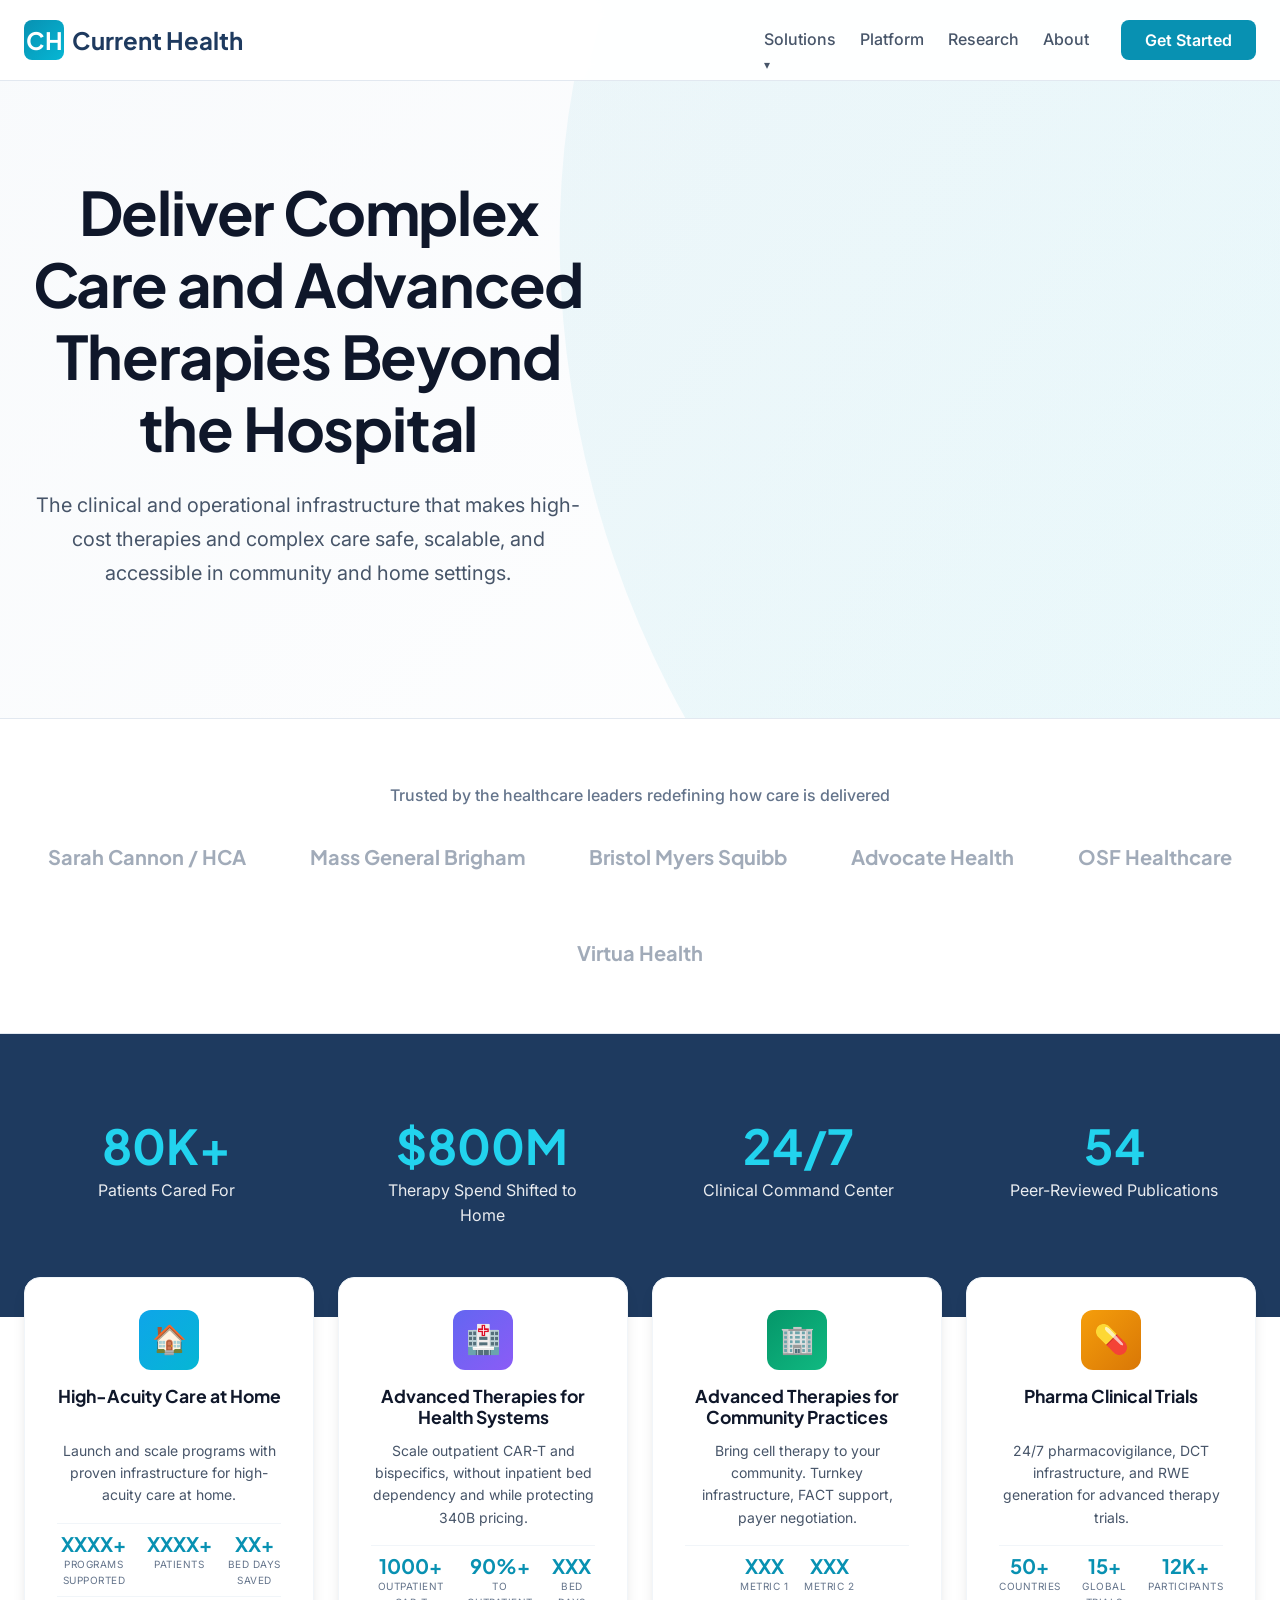
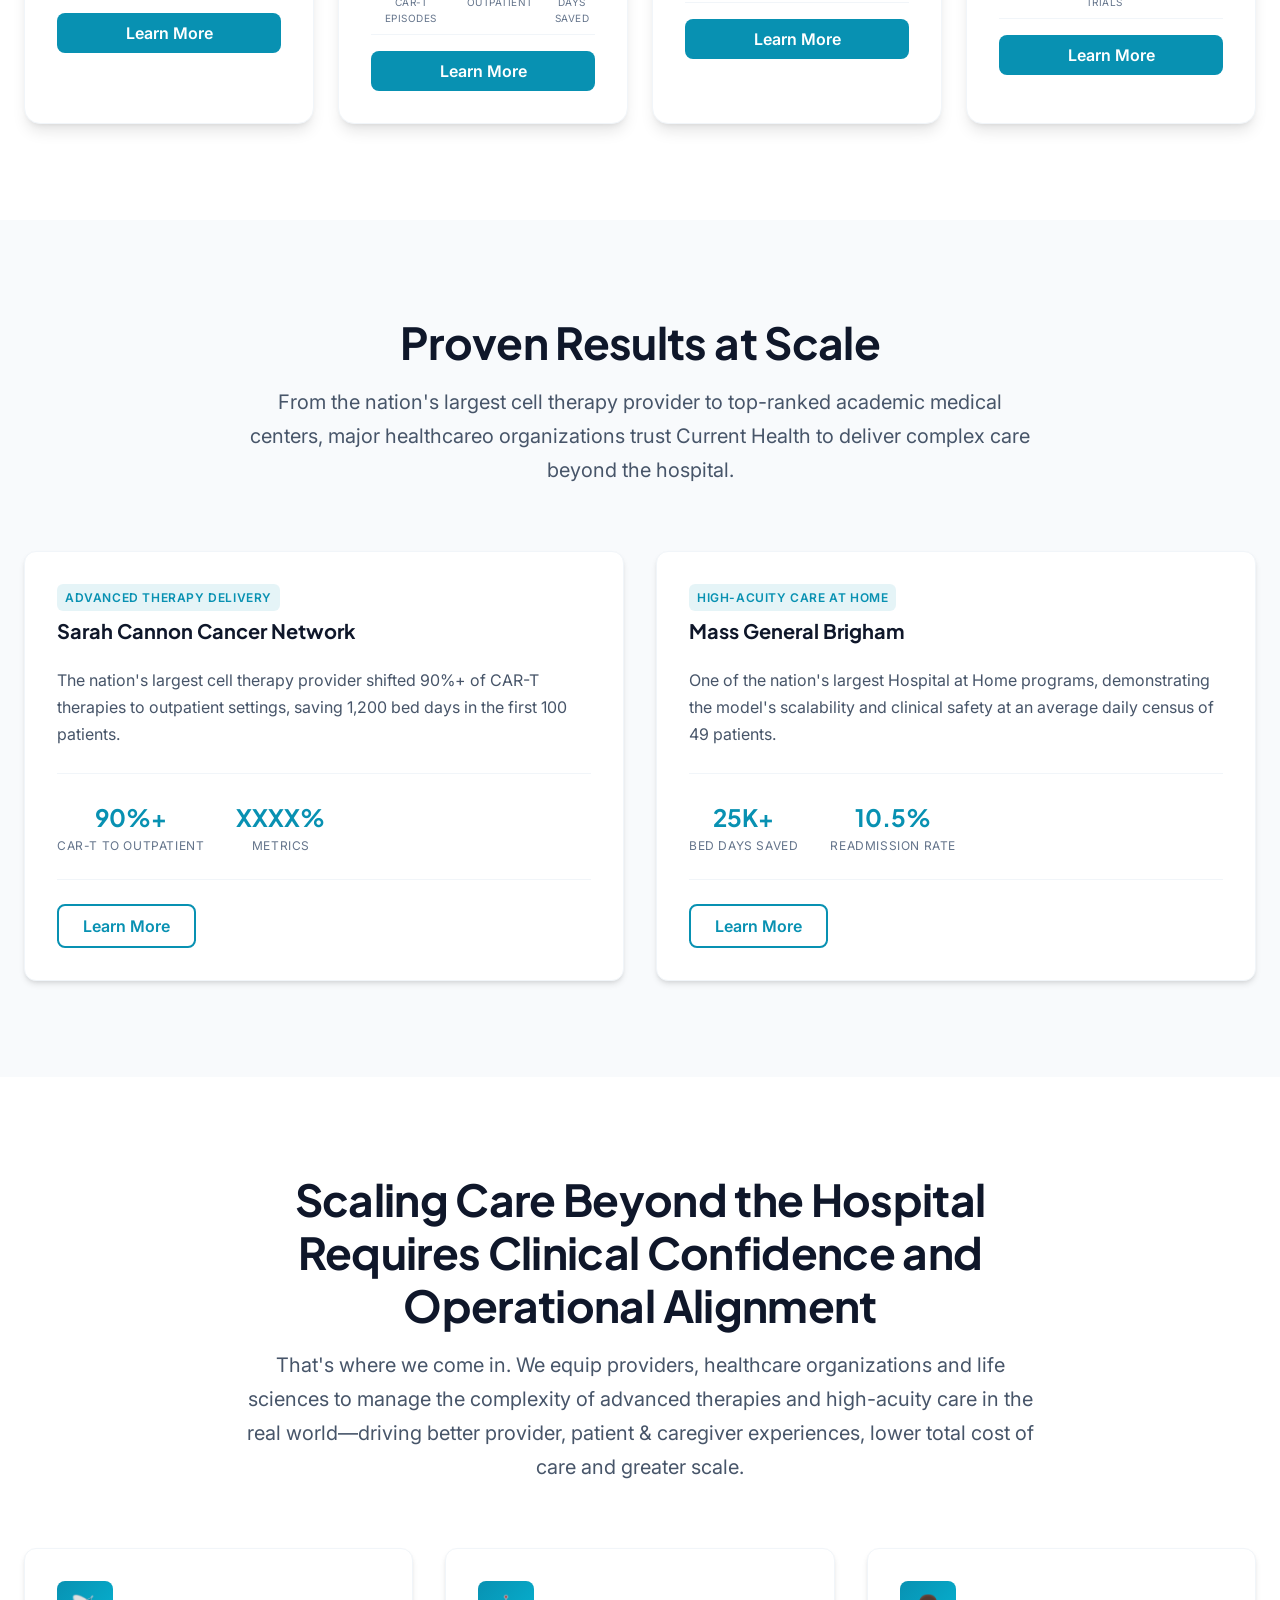
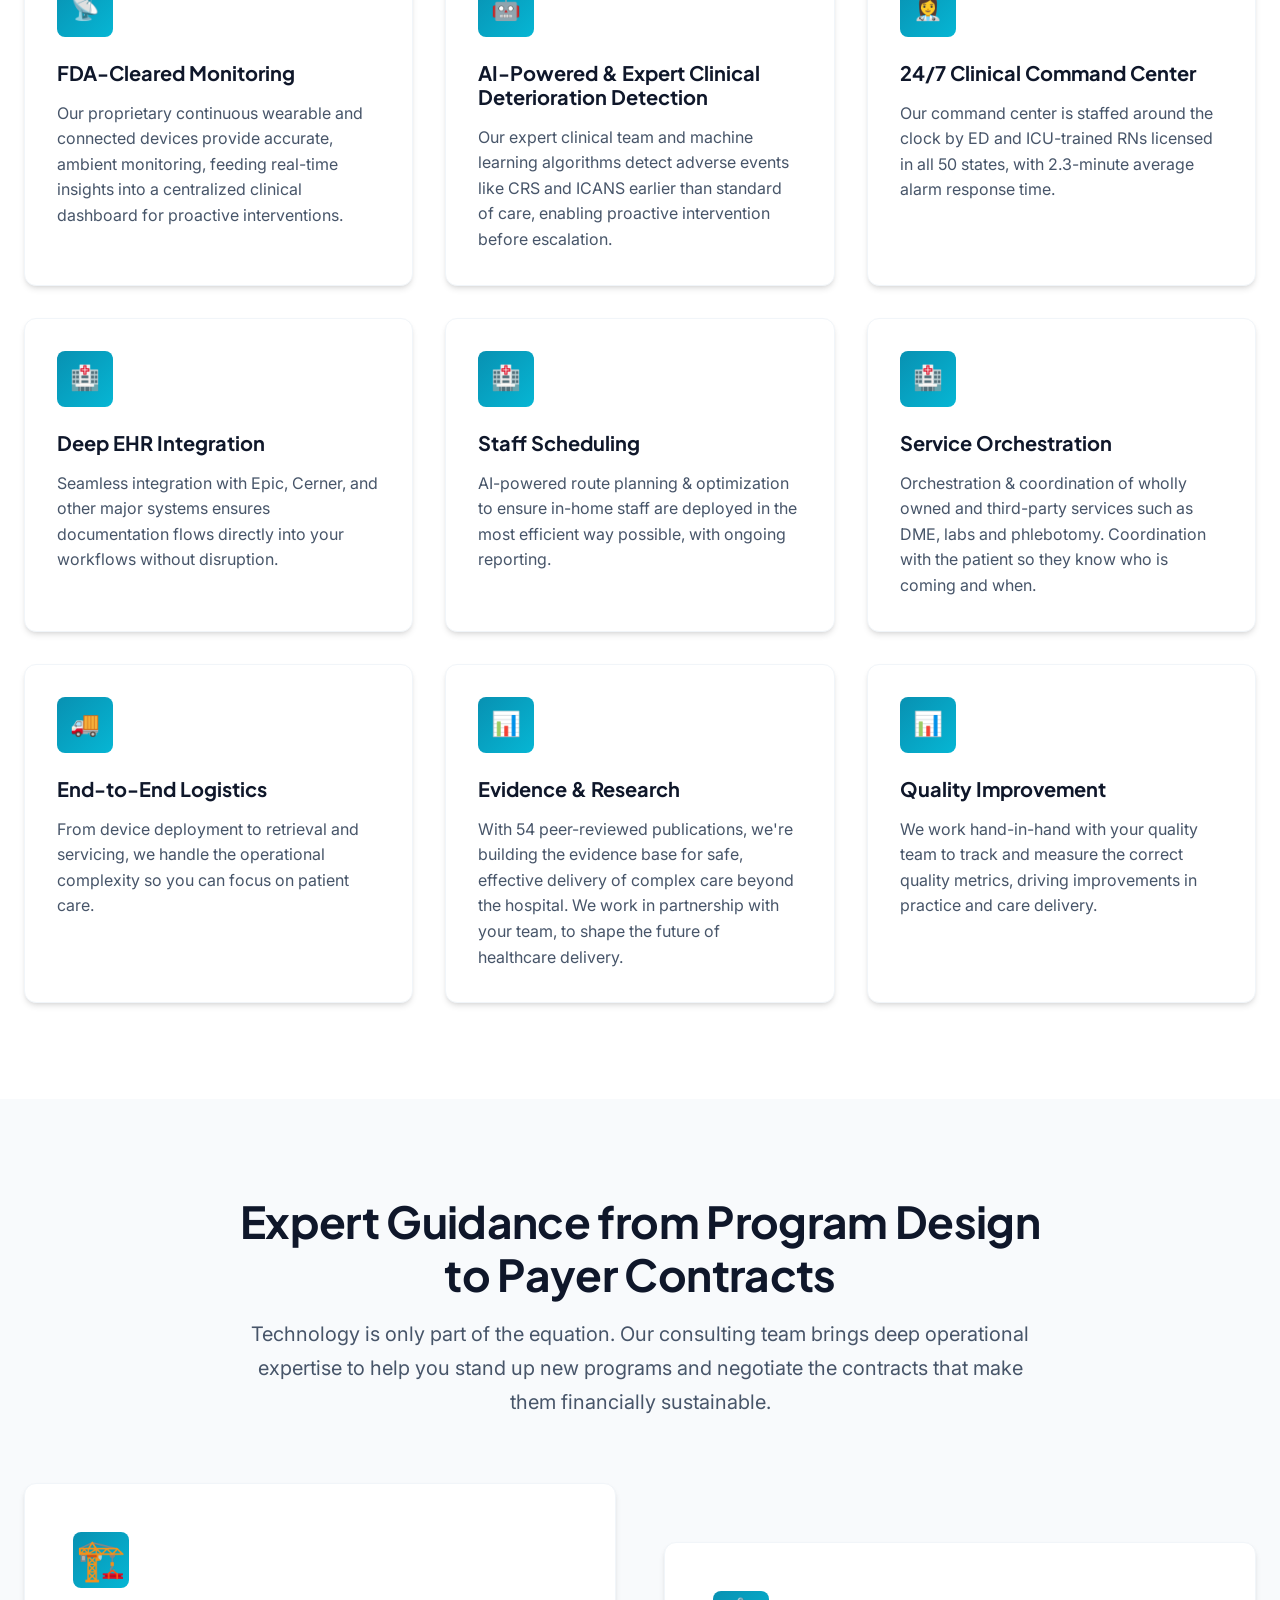
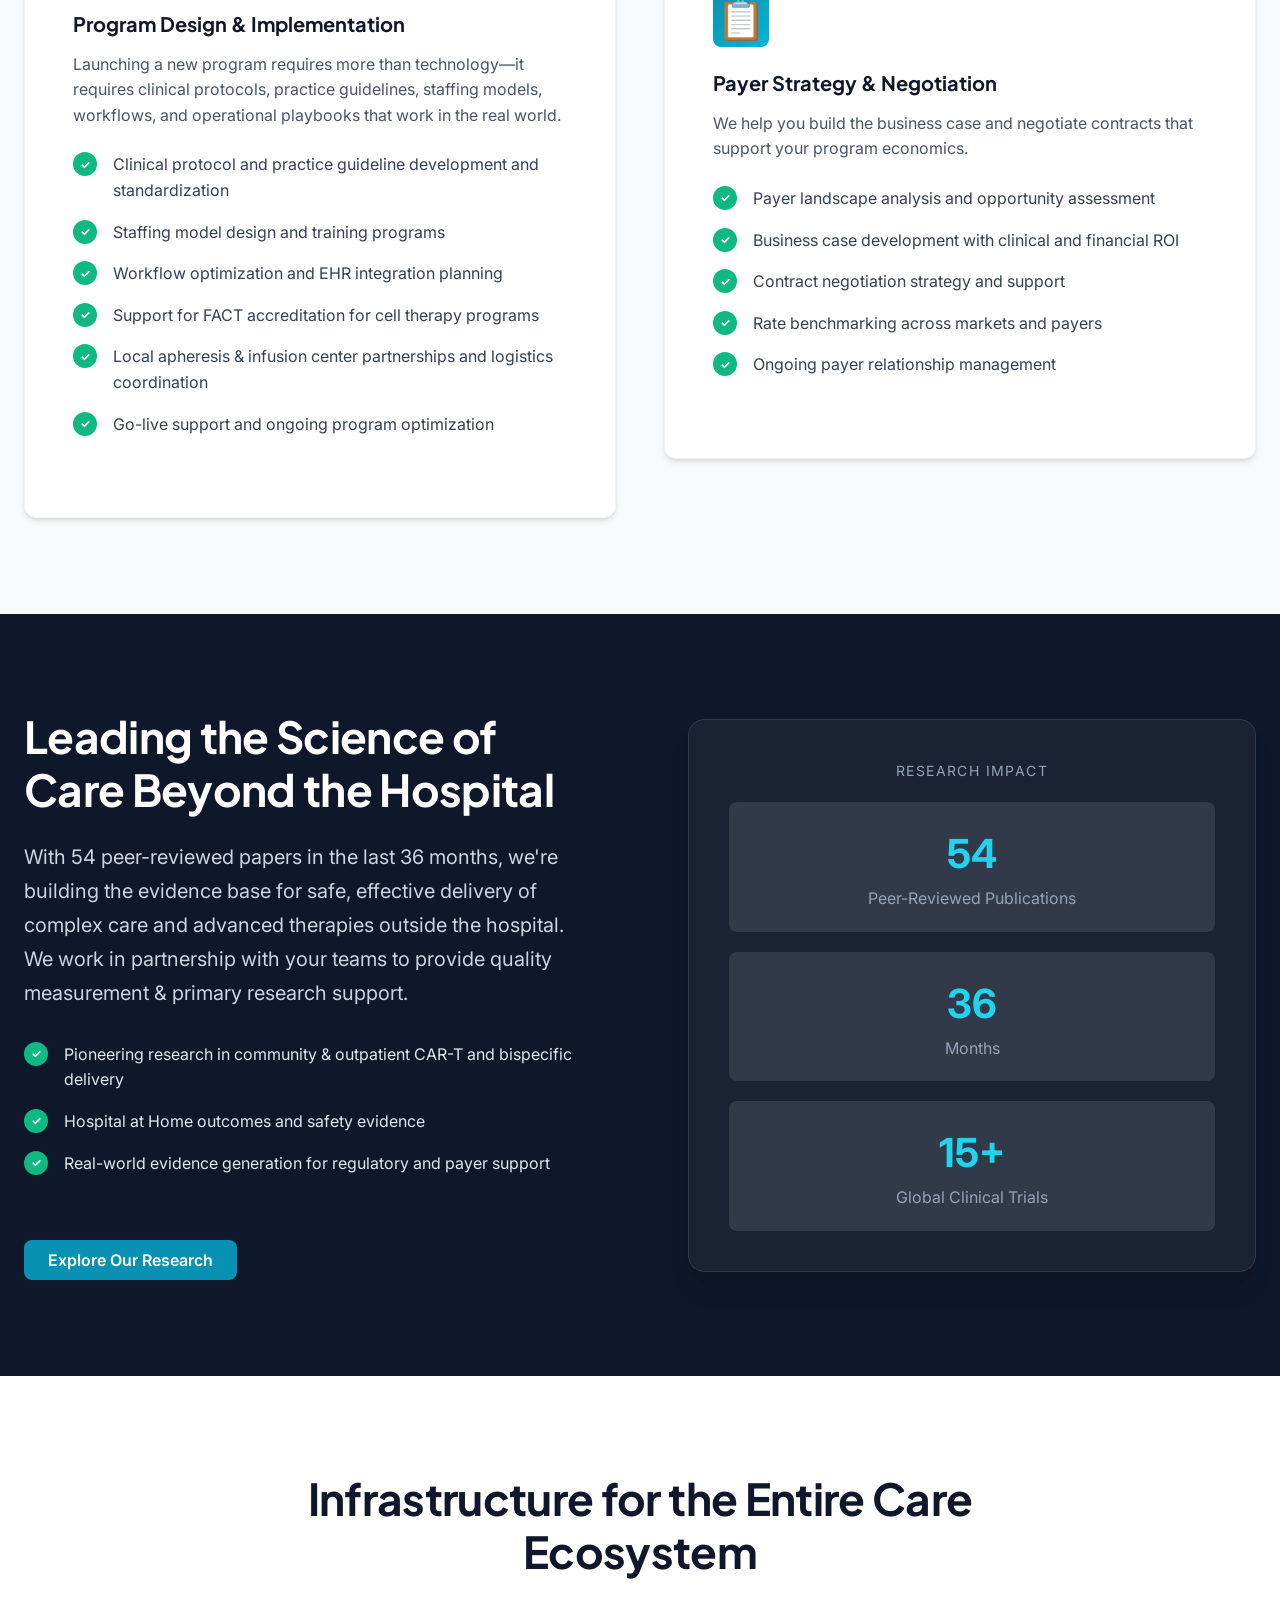
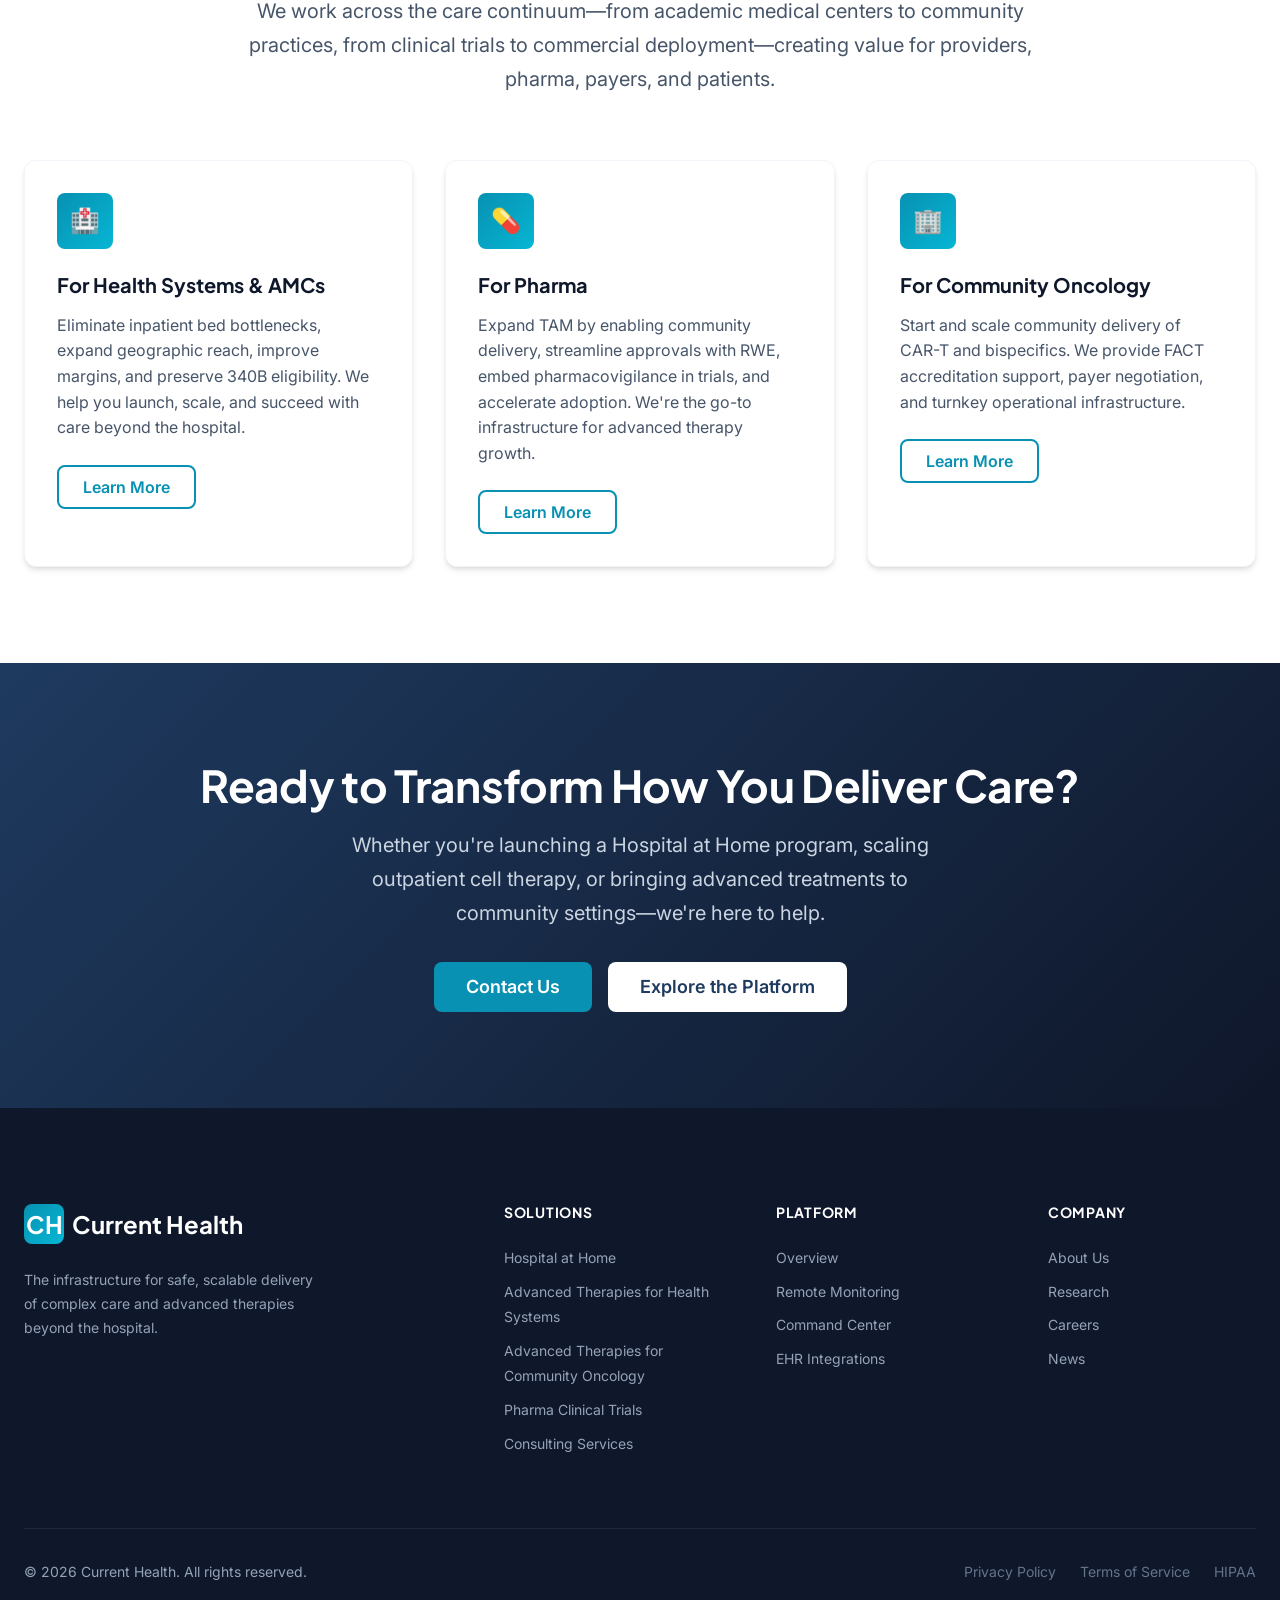
==== index.html @ 39d4055d "first commit" ====
<!DOCTYPE html>
<html lang="en">
<head>
  <meta charset="UTF-8">
  <meta name="viewport" content="width=device-width, initial-scale=1.0">
  <title>Current Health | Deliver Complex Care Beyond the Hospital</title>
  <meta name="description" content="Current Health provides the clinical and operational infrastructure for Hospital at Home and outpatient advanced therapy delivery. 1,000+ CAR-T episodes. 50K+ H@H cases. Trusted by the nation's leading health systems.">
  <link rel="preconnect" href="https://fonts.googleapis.com">
  <link rel="preconnect" href="https://fonts.gstatic.com" crossorigin>
  <link href="https://fonts.googleapis.com/css2?family=Inter:wght@400;500;600;700&family=Plus+Jakarta+Sans:wght@600;700;800&display=swap" rel="stylesheet">
  <link rel="stylesheet" href="css/styles.css">
</head>
<body>
  <!-- Header -->
  <header class="header">
    <div class="container">
      <div class="header-inner">
        <a href="index.html" class="logo">
          <div class="logo-icon">CH</div>
          <span>Current Health</span>
        </a>
        <nav class="nav">
          <ul class="nav-links">
            <li class="nav-dropdown">
              <a href="#" class="nav-link">Solutions</a>
              <ul class="dropdown-menu">
                <li><a href="hospital-at-home.html">High-Acuity Care at Home</a></li>
                <li><a href="advanced-therapies.html">Advanced Therapies for Health Systems</a></li>
                <li><a href="community-oncology.html">Advanced Therapies for Community Practices</a></li>
                <li><a href="pharma.html">Life Sciences</a></li>
              </ul>
            </li>
            <li><a href="platform.html" class="nav-link">Platform</a></li>
            <li><a href="research.html" class="nav-link">Research</a></li>
            <li><a href="about.html" class="nav-link">About</a></li>
          </ul>
          <a href="#contact" class="btn btn-primary">Get Started</a>
        </nav>
        <button class="mobile-menu-toggle" aria-label="Toggle menu">
          <svg width="24" height="24" viewBox="0 0 24 24" fill="none" stroke="currentColor" stroke-width="2">
            <line x1="3" y1="6" x2="21" y2="6"></line>
            <line x1="3" y1="12" x2="21" y2="12"></line>
            <line x1="3" y1="18" x2="21" y2="18"></line>
          </svg>
        </button>
      </div>
    </div>
  </header>

  <!-- Hero Section -->
  <section class="hero">
    <div class="container">
      <div class="hero-content hero-centered">
        <div class="hero-text" style="max-width: 900px; margin: 0 auto; text-align: center;">
          <h1>Deliver Complex Care and Advanced Therapies Beyond the Hospital</h1>
          <p class="lead">
            The clinical and operational infrastructure that makes high-cost therapies and complex care safe, scalable, and accessible in community and home settings.
          </p>
        </div>
      </div>
    </div>
  </section>


  <!-- Customer Logos -->
  <section class="logos-section">
    <div class="container">
      <p class="logos-header">Trusted by the healthcare leaders redefining how care is delivered</p>
      <div class="logos-grid">
        <span class="logo-item">Sarah Cannon / HCA</span>
        <span class="logo-item">Mass General Brigham</span>
        <span class="logo-item">Bristol Myers Squibb</span>
        <span class="logo-item">Advocate Health</span>
        <span class="logo-item">OSF Healthcare</span>
        <span class="logo-item">Virtua Health</span>
      </div>
    </div>
  </section>

    <!-- Stats Section -->
  <section class="stats">
    <div class="container">
      <div class="stats-grid">
        <div class="stat-item">
          <div class="stat-number">80K+</div>
          <div class="stat-label">Patients Cared For</div>
        </div>
        <div class="stat-item">
          <div class="stat-number">$800M</div>
          <div class="stat-label">Therapy Spend Shifted to Home</div>
        </div>
        <div class="stat-item">
          <div class="stat-number">24/7</div>
          <div class="stat-label">Clinical Command Center</div>
        </div>
        <div class="stat-item">
          <div class="stat-number">54</div>
          <div class="stat-label">Peer-Reviewed Publications</div>
        </div>
      </div>
    </div>
  </section>


  <!-- Four Solutions Section -->
  <section class="section" style="padding-top: 0; margin-top: -40px;">
    <div class="container">
      <div class="four-models-grid">
        <!-- Hospital at Home Card -->
        <div class="model-card model-card-compact">
          <div class="model-icon-small" style="background: linear-gradient(135deg, #0ea5e9, #06b6d4);">
            <span>🏠</span>
          </div>
          <h3>High-Acuity Care at Home</h3>
          <p class="model-description">
            Launch and scale programs with proven infrastructure for high-acuity care at home.
          </p>
          <div class="model-stats-compact">
            <div class="model-stat-compact">
              <span class="model-stat-number-sm">XXXX+</span>
              <span class="model-stat-label-sm">Programs Supported</span>
            </div>
            <div class="model-stat-compact">
              <span class="model-stat-number-sm">XXXX+</span>
              <span class="model-stat-label-sm">Patients</span>
            </div>
            <div class="model-stat-compact">
              <span class="model-stat-number-sm">XX+</span>
              <span class="model-stat-label-sm">Bed Days Saved</span>
            </div>
          </div>
          <a href="hospital-at-home.html" class="btn btn-primary" style="width: 100%;">Learn More</a>
        </div>

        <!-- Advanced Therapies for Health Systems Card -->
        <div class="model-card model-card-compact">
          <div class="model-icon-small" style="background: linear-gradient(135deg, #6366f1, #8b5cf6);">
            <span>🏥</span>
          </div>
          <h3>Advanced Therapies for Health Systems</h3>
          <p class="model-description">
            Scale outpatient CAR-T and bispecifics, without inpatient bed dependency and while protecting 340B pricing.
          </p>
          <div class="model-stats-compact">
            <div class="model-stat-compact">
              <span class="model-stat-number-sm">1000+</span>
              <span class="model-stat-label-sm">Outpatient CAR-T EPisodes</span>
            </div>
            <div class="model-stat-compact">
              <span class="model-stat-number-sm">90%+</span>
              <span class="model-stat-label-sm">To Outpatient</span>
            </div>
            <div class="model-stat-compact">
              <span class="model-stat-number-sm">XXX</span>
              <span class="model-stat-label-sm">Bed Days Saved</span>
            </div>
          </div>
          <a href="advanced-therapies.html" class="btn btn-primary" style="width: 100%;">Learn More</a>
        </div>

        <!-- Community Oncology Card -->
        <div class="model-card model-card-compact">
          <div class="model-icon-small" style="background: linear-gradient(135deg, #059669, #10b981);">
            <span>🏢</span>
          </div>
          <h3>Advanced Therapies for Community Practices</h3>
          <p class="model-description">
            Bring cell therapy to your community. Turnkey infrastructure, FACT support, payer negotiation.
          </p>
          <div class="model-stats-compact">
            <div class="model-stat-compact">
              <span class="model-stat-number-sm">XXX</span>
              <span class="model-stat-label-sm">METRIC 1</span>
            </div>
            <div class="model-stat-compact">
              <span class="model-stat-number-sm">XXX</span>
              <span class="model-stat-label-sm">METRIC 2</span>
            </div>
          </div>
          <a href="community-oncology.html" class="btn btn-primary" style="width: 100%;">Learn More</a>
        </div>

        <!-- Pharma Clinical Trials Card -->
        <div class="model-card model-card-compact">
          <div class="model-icon-small" style="background: linear-gradient(135deg, #f59e0b, #d97706);">
            <span>💊</span>
          </div>
          <h3>Pharma Clinical Trials</h3>
          <p class="model-description">
            24/7 pharmacovigilance, DCT infrastructure, and RWE generation for advanced therapy trials.
          </p>
          <div class="model-stats-compact">
            <div class="model-stat-compact">
              <span class="model-stat-number-sm">50+</span>
              <span class="model-stat-label-sm">Countries</span>
            </div>
            <div class="model-stat-compact">
              <span class="model-stat-number-sm">15+</span>
              <span class="model-stat-label-sm">Global Trials</span>
            </div>
            <div class="model-stat-compact">
              <span class="model-stat-number-sm">12K+</span>
              <span class="model-stat-label-sm">Participants</span>
            </div>
          </div>
          <a href="pharma.html" class="btn btn-primary" style="width: 100%;">Learn More</a>
        </div>
      </div>
    </div>
  </section>

  <!-- Case Studies Section -->
  <section class="section section-light">
    <div class="container">
      <div class="section-header">
        <h2>Proven Results at Scale</h2>
        <p class="lead">
          From the nation's largest cell therapy provider to top-ranked academic medical centers, major healthcareo organizations trust Current Health to deliver complex care beyond the hospital.
        </p>
      </div>
      <div class="case-studies-grid">
        <!-- Sarah Cannon Case Study -->
        <div class="case-study-card">
          <div class="case-study-header">
            <div class="case-study-label">Advanced Therapy Delivery</div>
            <h3>Sarah Cannon Cancer Network</h3>
          </div>
          <p>The nation's largest cell therapy provider shifted 90%+ of CAR-T therapies to outpatient settings, saving 1,200 bed days in the first 100 patients.</p>
          <div class="case-study-stats">
            <div class="case-study-stat">
              <div class="case-study-stat-number">90%+</div>
              <div class="case-study-stat-label">CAR-T to Outpatient</div>
            </div>
            <div class="case-study-stat">
              <div class="case-study-stat-number">XXXX%</div>
              <div class="case-study-stat-label">Metrics</div>
            </div>
          </div>
          <a href="advanced-therapies.html" class="btn btn-secondary">Learn More</a>
        </div>

        <!-- MGB Case Study -->
        <div class="case-study-card">
          <div class="case-study-header">
            <div class="case-study-label">High-Acuity Care at Home</div>
            <h3>Mass General Brigham</h3>
          </div>
          <p>One of the nation's largest Hospital at Home programs, demonstrating the model's scalability and clinical safety at an average daily census of 49 patients.</p>
          <div class="case-study-stats">
            <div class="case-study-stat">
              <div class="case-study-stat-number">25K+</div>
              <div class="case-study-stat-label">Bed Days Saved</div>
            </div>
            <div class="case-study-stat">
              <div class="case-study-stat-number">10.5%</div>
              <div class="case-study-stat-label">Readmission Rate</div>
            </div>
          </div>
          <a href="hospital-at-home.html" class="btn btn-secondary">Learn More</a>
        </div>
      </div>
    </div>
  </section>


  <!-- Why Current Health Section -->
  <section class="section">
    <div class="container">
      <div class="section-header">
        <h2>Scaling Care Beyond the Hospital Requires Clinical Confidence and Operational Alignment</h2>
        <p class="lead">
          That's where we come in. We equip providers, healthcare organizations and life sciences to manage the complexity of advanced therapies and high-acuity care in the real world—driving better provider, patient & caregiver experiences, lower total cost of care and greater scale.
        </p>
      </div>
      <div class="features-grid">
        <div class="feature-card">
          <div class="feature-icon">📡</div>
          <h3>FDA-Cleared Monitoring</h3>
          <p>Our proprietary continuous wearable and connected devices provide accurate, ambient monitoring, feeding real-time insights into a centralized clinical dashboard for proactive interventions.</p>
        </div>
        <div class="feature-card">
          <div class="feature-icon">🤖</div>
          <h3>AI-Powered & Expert Clinical Deterioration Detection</h3>
          <p>Our expert clinical team and machine learning algorithms detect adverse events like CRS and ICANS earlier than standard of care, enabling proactive intervention before escalation.</p>
        </div>
        <div class="feature-card">
          <div class="feature-icon">👩‍⚕️</div>
          <h3>24/7 Clinical Command Center</h3>
          <p>Our command center is staffed around the clock by ED and ICU-trained RNs licensed in all 50 states, with 2.3-minute average alarm response time.</p>
        </div>
        <div class="feature-card">
          <div class="feature-icon">🏥</div>
          <h3>Deep EHR Integration</h3>
          <p>Seamless integration with Epic, Cerner, and other major systems ensures documentation flows directly into your workflows without disruption.</p>
        </div>
        <div class="feature-card">
          <div class="feature-icon">🏥</div>
          <h3>Staff Scheduling</h3>
          <p>AI-powered route planning & optimization to ensure in-home staff are deployed in the most efficient way possible, with ongoing reporting.</p>
        </div>
        <div class="feature-card">
          <div class="feature-icon">🏥</div>
          <h3>Service Orchestration</h3>
          <p>Orchestration & coordination of wholly owned and third-party services such as DME, labs and phlebotomy. Coordination with the patient so they know who is coming and when.</p>
        </div>
        <div class="feature-card">
          <div class="feature-icon">🚚</div>
          <h3>End-to-End Logistics</h3>
          <p>From device deployment to retrieval and servicing, we handle the operational complexity so you can focus on patient care.</p>
        </div>
        <div class="feature-card">
          <div class="feature-icon">📊</div>
          <h3>Evidence & Research</h3>
          <p>With 54 peer-reviewed publications, we're building the evidence base for safe, effective delivery of complex care beyond the hospital. We work in partnership with your team, to shape the future of healthcare delivery.</p>
        </div>
        <div class="feature-card">
          <div class="feature-icon">📊</div>
          <h3>Quality Improvement</h3>
          <p>We work hand-in-hand with your quality team to track and measure the correct quality metrics, driving improvements in practice and care delivery.</p>
        </div>
      </div>
    </div>
  </section>

   <!-- Professional Services Section -->
  <section class="section section-light" id="services">
    <div class="container">
      <div class="section-header">
        <h2>Expert Guidance from Program Design to Payer Contracts</h2>
        <p class="lead">
          Technology is only part of the equation. Our consulting team brings deep operational expertise to help you stand up new programs and negotiate the contracts that make them financially sustainable.
        </p>
      </div>
      <div class="two-col" style="gap: var(--spacing-2xl);">
        <div class="feature-card" style="padding: var(--spacing-2xl);">
          <div class="feature-icon" style="font-size: 2.5rem;">🏗️</div>
          <h3>Program Design & Implementation</h3>
          <p style="margin-bottom: var(--spacing-lg);">
            Launching a new program requires more than technology—it requires clinical protocols, practice guidelines, staffing models, workflows, and operational playbooks that work in the real world.
          </p>
          <ul class="check-list">
            <li>Clinical protocol and practice guideline development and standardization</li>
            <li>Staffing model design and training programs</li>
            <li>Workflow optimization and EHR integration planning</li>
            <li>Support for FACT accreditation for cell therapy programs</li>
            <li>Local apheresis & infusion center partnerships and logistics coordination</li>
            <li>Go-live support and ongoing program optimization</li>
          </ul>
        </div>
        <div class="feature-card" style="padding: var(--spacing-2xl);">
          <div class="feature-icon" style="font-size: 2.5rem;">📋</div>
          <h3>Payer Strategy & Negotiation</h3>
          <p style="margin-bottom: var(--spacing-lg);">
            We help you build the business case and negotiate contracts that support your program economics.
          </p>
          <ul class="check-list">
            <li>Payer landscape analysis and opportunity assessment</li>
            <li>Business case development with clinical and financial ROI</li>
            <li>Contract negotiation strategy and support</li>
            <li>Rate benchmarking across markets and payers</li>
            <li>Ongoing payer relationship management</li>
          </ul>
        </div>
      </div>
    </div>
  </section>

    <!-- Research Section -->
  <section class="section section-dark">
    <div class="container">
      <div class="two-col">
        <div class="two-col-content">
          <h2>Leading the Science of Care Beyond the Hospital</h2>
          <p class="lead" style="color: var(--gray-300);">
            With 54 peer-reviewed papers in the last 36 months, we're building the evidence base for safe, effective delivery of complex care and advanced therapies outside the hospital. We work in partnership with your teams to provide quality measurement & primary research support.
          </p>
          <ul class="check-list" style="color: var(--gray-200);">
            <li style="color: var(--gray-200);">Pioneering research in community & outpatient CAR-T and bispecific delivery</li>
            <li style="color: var(--gray-200);">Hospital at Home outcomes and safety evidence</li>
            <li style="color: var(--gray-200);">Real-world evidence generation for regulatory and payer support</li>
          </ul>
          <a href="research.html" class="btn btn-primary" style="margin-top: var(--spacing-xl);">Explore Our Research</a>
        </div>
        <div class="two-col-image">
          <div style="background: rgba(255,255,255,0.05); border-radius: var(--radius-xl); padding: 40px; border: 1px solid rgba(255,255,255,0.1);">
            <div style="text-align: center;">
              <div style="font-size: 0.875rem; text-transform: uppercase; letter-spacing: 0.1em; color: var(--gray-400); margin-bottom: 20px;">Research Impact</div>
              <div style="display: grid; gap: 20px;">
                <div style="background: rgba(255,255,255,0.1); padding: 20px; border-radius: var(--radius-md); text-align: center;">
                  <div style="font-size: 2.5rem; font-weight: 700; color: var(--primary-light);">54</div>
                  <div style="color: var(--gray-400);">Peer-Reviewed Publications</div>
                </div>
                <div style="background: rgba(255,255,255,0.1); padding: 20px; border-radius: var(--radius-md); text-align: center;">
                  <div style="font-size: 2.5rem; font-weight: 700; color: var(--primary-light);">36</div>
                  <div style="color: var(--gray-400);">Months</div>
                </div>
                <div style="background: rgba(255,255,255,0.1); padding: 20px; border-radius: var(--radius-md); text-align: center;">
                  <div style="font-size: 2.5rem; font-weight: 700; color: var(--primary-light);">15+</div>
                  <div style="color: var(--gray-400);">Global Clinical Trials</div>
                </div>
              </div>
            </div>
          </div>
        </div>
      </div>
    </div>
  </section>



  <!-- Who We Serve Section -->
  <section class="section">
    <div class="container">
      <div class="section-header">
        <h2>Infrastructure for the Entire Care Ecosystem</h2>
        <p class="lead">
          We work across the care continuum—from academic medical centers to community practices, from clinical trials to commercial deployment—creating value for providers, pharma, payers, and patients.
        </p>
      </div>
      <div class="features-grid">
        <div class="feature-card">
          <div class="feature-icon">🏥</div>
          <h3>For Health Systems & AMCs</h3>
          <p>Eliminate inpatient bed bottlenecks, expand geographic reach, improve margins, and preserve 340B eligibility. We help you launch, scale, and succeed with care beyond the hospital.</p>
          <a href="providers.html" class="btn btn-secondary" style="margin-top: var(--spacing-lg);">Learn More</a>
        </div>
        <div class="feature-card">
          <div class="feature-icon">💊</div>
          <h3>For Pharma</h3>
          <p>Expand TAM by enabling community delivery, streamline approvals with RWE, embed pharmacovigilance in trials, and accelerate adoption. We're the go-to infrastructure for advanced therapy growth.</p>
          <a href="pharma.html" class="btn btn-secondary" style="margin-top: var(--spacing-lg);">Learn More</a>
        </div>
        <div class="feature-card">
          <div class="feature-icon">🏢</div>
          <h3>For Community Oncology</h3>
          <p>Start and scale community delivery of CAR-T and bispecifics. We provide FACT accreditation support, payer negotiation, and turnkey operational infrastructure.</p>
          <a href="providers.html#community" class="btn btn-secondary" style="margin-top: var(--spacing-lg);">Learn More</a>
        </div>
      </div>
    </div>
  </section>

 


  <!-- CTA Section -->
  <section class="cta-section" id="contact">
    <div class="container">
      <h2>Ready to Transform How You Deliver Care?</h2>
      <p class="lead">
        Whether you're launching a Hospital at Home program, scaling outpatient cell therapy, or bringing advanced treatments to community settings—we're here to help.
      </p>
      <div class="cta-buttons">
        <a href="mailto:info@currenthealth.com" class="btn btn-primary btn-lg">Contact Us</a>
        <a href="platform.html" class="btn btn-white btn-lg">Explore the Platform</a>
      </div>
    </div>
  </section>

  <!-- Footer -->
  <footer class="footer">
    <div class="container">
      <div class="footer-grid">
        <div class="footer-brand">
          <div class="logo">
            <div class="logo-icon">CH</div>
            <span>Current Health</span>
          </div>
          <p>
            The infrastructure for safe, scalable delivery of complex care and advanced therapies beyond the hospital.
          </p>
        </div>
        <div class="footer-nav">
          <h4>Solutions</h4>
          <ul>
            <li><a href="hospital-at-home.html">Hospital at Home</a></li>
            <li><a href="advanced-therapies.html">Advanced Therapies for Health Systems</a></li>
            <li><a href="community-oncology.html">Advanced Therapies for Community Oncology</a></li>
            <li><a href="pharma.html">Pharma Clinical Trials</a></li>
            <li><a href="index.html#services">Consulting Services</a></li>
          </ul>
        </div>
        <div class="footer-nav">
          <h4>Platform</h4>
          <ul>
            <li><a href="platform.html">Overview</a></li>
            <li><a href="platform.html#monitoring">Remote Monitoring</a></li>
            <li><a href="platform.html#command-center">Command Center</a></li>
            <li><a href="platform.html#integrations">EHR Integrations</a></li>
          </ul>
        </div>
        <div class="footer-nav">
          <h4>Company</h4>
          <ul>
            <li><a href="about.html">About Us</a></li>
            <li><a href="research.html">Research</a></li>
            <li><a href="#">Careers</a></li>
            <li><a href="#">News</a></li>
          </ul>
        </div>
      </div>
      <div class="footer-bottom">
        <div>&copy; 2026 Current Health. All rights reserved.</div>
        <div class="footer-legal">
          <a href="#">Privacy Policy</a>
          <a href="#">Terms of Service</a>
          <a href="#">HIPAA</a>
        </div>
      </div>
    </div>
  </footer>
</body>
</html>
---- css/styles.css ----
/* Current Health - Updated Website Styles */
/* Modern healthcare technology design system */

:root {
  /* Brand Colors - Teal/Blue healthcare palette */
  --primary: #0891b2;
  --primary-dark: #0e7490;
  --primary-light: #22d3ee;
  --secondary: #1e3a5f;
  --accent: #06b6d4;

  /* Neutral Colors */
  --white: #ffffff;
  --gray-50: #f8fafc;
  --gray-100: #f1f5f9;
  --gray-200: #e2e8f0;
  --gray-300: #cbd5e1;
  --gray-400: #94a3b8;
  --gray-500: #64748b;
  --gray-600: #475569;
  --gray-700: #334155;
  --gray-800: #1e293b;
  --gray-900: #0f172a;

  /* Semantic Colors */
  --success: #10b981;
  --warning: #f59e0b;
  --error: #ef4444;

  /* Typography */
  --font-sans: 'Inter', -apple-system, BlinkMacSystemFont, 'Segoe UI', Roboto, sans-serif;
  --font-display: 'Plus Jakarta Sans', var(--font-sans);

  /* Spacing */
  --spacing-xs: 0.25rem;
  --spacing-sm: 0.5rem;
  --spacing-md: 1rem;
  --spacing-lg: 1.5rem;
  --spacing-xl: 2rem;
  --spacing-2xl: 3rem;
  --spacing-3xl: 4rem;
  --spacing-4xl: 6rem;

  /* Container widths */
  --container-max: 1280px;
  --container-narrow: 960px;

  /* Border radius */
  --radius-sm: 0.375rem;
  --radius-md: 0.5rem;
  --radius-lg: 0.75rem;
  --radius-xl: 1rem;
  --radius-full: 9999px;

  /* Shadows */
  --shadow-sm: 0 1px 2px 0 rgb(0 0 0 / 0.05);
  --shadow-md: 0 4px 6px -1px rgb(0 0 0 / 0.1), 0 2px 4px -2px rgb(0 0 0 / 0.1);
  --shadow-lg: 0 10px 15px -3px rgb(0 0 0 / 0.1), 0 4px 6px -4px rgb(0 0 0 / 0.1);
  --shadow-xl: 0 20px 25px -5px rgb(0 0 0 / 0.1), 0 8px 10px -6px rgb(0 0 0 / 0.1);

  /* Transitions */
  --transition-fast: 150ms ease;
  --transition-normal: 250ms ease;
  --transition-slow: 350ms ease;
}

/* Reset & Base */
*, *::before, *::after {
  box-sizing: border-box;
  margin: 0;
  padding: 0;
}

html {
  font-size: 16px;
  scroll-behavior: smooth;
}

body {
  font-family: var(--font-sans);
  font-size: 1rem;
  line-height: 1.6;
  color: var(--gray-700);
  background-color: var(--white);
  -webkit-font-smoothing: antialiased;
  -moz-osx-font-smoothing: grayscale;
}

img {
  max-width: 100%;
  height: auto;
  display: block;
}

a {
  color: var(--primary);
  text-decoration: none;
  transition: color var(--transition-fast);
}

a:hover {
  color: var(--primary-dark);
}

/* Typography */
h1, h2, h3, h4, h5, h6 {
  font-family: var(--font-display);
  font-weight: 700;
  line-height: 1.2;
  color: var(--gray-900);
}

h1 {
  font-size: clamp(2.5rem, 5vw, 3.75rem);
  letter-spacing: -0.02em;
}

h2 {
  font-size: clamp(2rem, 4vw, 2.75rem);
  letter-spacing: -0.015em;
}

h3 {
  font-size: clamp(1.5rem, 3vw, 1.875rem);
}

h4 {
  font-size: 1.25rem;
}

p {
  margin-bottom: var(--spacing-md);
}

.lead {
  font-size: 1.25rem;
  color: var(--gray-600);
  line-height: 1.7;
}

/* Container */
.container {
  width: 100%;
  max-width: var(--container-max);
  margin: 0 auto;
  padding: 0 var(--spacing-lg);
}

.container-narrow {
  max-width: var(--container-narrow);
}

/* Buttons */
.btn {
  display: inline-flex;
  align-items: center;
  justify-content: center;
  gap: var(--spacing-sm);
  padding: 0.75rem 1.5rem;
  font-family: var(--font-sans);
  font-size: 1rem;
  font-weight: 600;
  line-height: 1;
  border: none;
  border-radius: var(--radius-md);
  cursor: pointer;
  transition: all var(--transition-fast);
  text-decoration: none;
}

.btn-primary {
  background: var(--primary);
  color: var(--white);
}

.btn-primary:hover {
  background: var(--primary-dark);
  color: var(--white);
  transform: translateY(-1px);
  box-shadow: var(--shadow-md);
}

.btn-secondary {
  background: var(--white);
  color: var(--primary);
  border: 2px solid var(--primary);
}

.btn-secondary:hover {
  background: var(--primary);
  color: var(--white);
}

.btn-white {
  background: var(--white);
  color: var(--secondary);
}

.btn-white:hover {
  background: var(--gray-100);
  color: var(--secondary);
}

.btn-lg {
  padding: 1rem 2rem;
  font-size: 1.125rem;
}

/* Header & Navigation */
.header {
  position: fixed;
  top: 0;
  left: 0;
  right: 0;
  z-index: 1000;
  background: rgba(255, 255, 255, 0.95);
  backdrop-filter: blur(10px);
  border-bottom: 1px solid var(--gray-200);
}

.header-inner {
  display: flex;
  align-items: center;
  justify-content: space-between;
  height: 80px;
}

.logo {
  display: flex;
  align-items: center;
  gap: var(--spacing-sm);
  font-family: var(--font-display);
  font-size: 1.5rem;
  font-weight: 700;
  color: var(--secondary);
}

.logo-icon {
  width: 40px;
  height: 40px;
  background: linear-gradient(135deg, var(--primary), var(--accent));
  border-radius: var(--radius-md);
  display: flex;
  align-items: center;
  justify-content: center;
  color: var(--white);
  font-weight: 700;
}

.nav {
  display: flex;
  align-items: center;
  gap: var(--spacing-xl);
}

.nav-links {
  display: flex;
  align-items: center;
  gap: var(--spacing-lg);
  list-style: none;
}

.nav-link {
  font-weight: 500;
  color: var(--gray-600);
  padding: var(--spacing-sm) 0;
  position: relative;
}

.nav-link:hover {
  color: var(--primary);
}

.nav-link::after {
  content: '';
  position: absolute;
  bottom: 0;
  left: 0;
  width: 0;
  height: 2px;
  background: var(--primary);
  transition: width var(--transition-fast);
}

.nav-link:hover::after {
  width: 100%;
}

.mobile-menu-toggle {
  display: none;
  background: none;
  border: none;
  padding: var(--spacing-sm);
  cursor: pointer;
}

/* Hero Section */
.hero {
  padding: calc(80px + var(--spacing-4xl)) 0 var(--spacing-4xl);
  background: linear-gradient(135deg, var(--gray-50) 0%, var(--white) 100%);
  position: relative;
  overflow: hidden;
}

.hero::before {
  content: '';
  position: absolute;
  top: -50%;
  right: -25%;
  width: 80%;
  height: 200%;
  background: linear-gradient(135deg, rgba(8, 145, 178, 0.05) 0%, rgba(6, 182, 212, 0.1) 100%);
  border-radius: 50%;
  transform: rotate(-15deg);
}

.hero-content {
  position: relative;
  display: grid;
  grid-template-columns: 1fr 1fr;
  gap: var(--spacing-4xl);
  align-items: center;
}

.hero-text {
  max-width: 600px;
}

.hero-badge {
  display: inline-flex;
  align-items: center;
  gap: var(--spacing-sm);
  padding: var(--spacing-xs) var(--spacing-md);
  background: rgba(8, 145, 178, 0.1);
  color: var(--primary-dark);
  font-size: 0.875rem;
  font-weight: 600;
  border-radius: var(--radius-full);
  margin-bottom: var(--spacing-lg);
}

.hero h1 {
  margin-bottom: var(--spacing-lg);
}

.hero .lead {
  margin-bottom: var(--spacing-xl);
}

.hero-cta {
  display: flex;
  gap: var(--spacing-md);
  flex-wrap: wrap;
}

.hero-image {
  position: relative;
}

.hero-image-main {
  border-radius: var(--radius-xl);
  box-shadow: var(--shadow-xl);
}

/* Stats Section */
.stats {
  padding: var(--spacing-3xl) 0;
  background: var(--secondary);
  color: var(--white);
}

.stats-grid {
  display: grid;
  grid-template-columns: repeat(4, 1fr);
  gap: var(--spacing-xl);
  text-align: center;
}

.stat-item {
  padding: var(--spacing-lg);
}

.stat-number {
  font-family: var(--font-display);
  font-size: 3rem;
  font-weight: 700;
  color: var(--primary-light);
  line-height: 1;
  margin-bottom: var(--spacing-sm);
}

.stat-label {
  font-size: 1rem;
  opacity: 0.9;
}

/* Section Styles */
.section {
  padding: var(--spacing-4xl) 0;
}

.section-dark {
  background: var(--gray-900);
  color: var(--white);
}

.section-dark h2,
.section-dark h3,
.section-dark h4 {
  color: var(--white);
}

.section-light {
  background: var(--gray-50);
}

.section-header {
  text-align: center;
  max-width: 800px;
  margin: 0 auto var(--spacing-3xl);
}

.section-header h2 {
  margin-bottom: var(--spacing-md);
}

.section-header .lead {
  margin-bottom: 0;
}

/* Feature Cards */
.features-grid {
  display: grid;
  grid-template-columns: repeat(3, 1fr);
  gap: var(--spacing-xl);
}

.feature-card {
  background: var(--white);
  border-radius: var(--radius-lg);
  padding: var(--spacing-xl);
  box-shadow: var(--shadow-md);
  transition: all var(--transition-normal);
  border: 1px solid var(--gray-100);
}

.feature-card:hover {
  transform: translateY(-4px);
  box-shadow: var(--shadow-xl);
}

.feature-icon {
  width: 56px;
  height: 56px;
  background: linear-gradient(135deg, var(--primary), var(--accent));
  border-radius: var(--radius-md);
  display: flex;
  align-items: center;
  justify-content: center;
  margin-bottom: var(--spacing-lg);
  font-size: 1.5rem;
}

.feature-card h3 {
  font-size: 1.25rem;
  margin-bottom: var(--spacing-md);
}

.feature-card p {
  color: var(--gray-600);
  margin-bottom: 0;
}

/* Customer Logos */
.logos-section {
  padding: var(--spacing-3xl) 0;
  background: var(--white);
  border-top: 1px solid var(--gray-200);
  border-bottom: 1px solid var(--gray-200);
}

.logos-header {
  text-align: center;
  margin-bottom: var(--spacing-xl);
  color: var(--gray-500);
  font-weight: 500;
}

.logos-grid {
  display: flex;
  align-items: center;
  justify-content: center;
  gap: var(--spacing-3xl);
  flex-wrap: wrap;
}

.logo-item {
  opacity: 0.6;
  transition: opacity var(--transition-fast);
  font-family: var(--font-display);
  font-weight: 700;
  font-size: 1.25rem;
  color: var(--gray-500);
}

.logo-item:hover {
  opacity: 1;
}

/* Two Column Layout */
.two-col {
  display: grid;
  grid-template-columns: 1fr 1fr;
  gap: var(--spacing-4xl);
  align-items: center;
}

.two-col-reverse {
  direction: rtl;
}

.two-col-reverse > * {
  direction: ltr;
}

.two-col-content h2 {
  margin-bottom: var(--spacing-lg);
}

.two-col-content .lead {
  margin-bottom: var(--spacing-xl);
}

.two-col-image {
  border-radius: var(--radius-xl);
  overflow: hidden;
  box-shadow: var(--shadow-xl);
}

/* List Styles */
.check-list {
  list-style: none;
  margin-bottom: var(--spacing-xl);
}

.check-list li {
  display: flex;
  align-items: flex-start;
  gap: var(--spacing-md);
  margin-bottom: var(--spacing-md);
}

.check-list li::before {
  content: '✓';
  display: flex;
  align-items: center;
  justify-content: center;
  width: 24px;
  height: 24px;
  background: var(--success);
  color: var(--white);
  border-radius: var(--radius-full);
  font-size: 0.75rem;
  font-weight: 700;
  flex-shrink: 0;
}

/* Testimonial */
.testimonial {
  background: linear-gradient(135deg, var(--primary), var(--primary-dark));
  border-radius: var(--radius-xl);
  padding: var(--spacing-3xl);
  color: var(--white);
  position: relative;
}

.testimonial-quote {
  font-size: 1.5rem;
  font-style: italic;
  line-height: 1.6;
  margin-bottom: var(--spacing-xl);
}

.testimonial-author {
  display: flex;
  align-items: center;
  gap: var(--spacing-md);
}

.testimonial-avatar {
  width: 56px;
  height: 56px;
  background: rgba(255, 255, 255, 0.2);
  border-radius: var(--radius-full);
  display: flex;
  align-items: center;
  justify-content: center;
  font-weight: 700;
  font-size: 1.25rem;
}

.testimonial-info strong {
  display: block;
  font-size: 1.125rem;
}

.testimonial-info span {
  opacity: 0.8;
  font-size: 0.875rem;
}

/* CTA Section */
.cta-section {
  padding: var(--spacing-4xl) 0;
  background: linear-gradient(135deg, var(--secondary) 0%, var(--gray-900) 100%);
  color: var(--white);
  text-align: center;
}

.cta-section h2 {
  color: var(--white);
  margin-bottom: var(--spacing-md);
}

.cta-section .lead {
  color: var(--gray-300);
  max-width: 600px;
  margin: 0 auto var(--spacing-xl);
}

.cta-buttons {
  display: flex;
  justify-content: center;
  gap: var(--spacing-md);
  flex-wrap: wrap;
}

/* Footer */
.footer {
  background: var(--gray-900);
  color: var(--gray-400);
  padding: var(--spacing-4xl) 0 var(--spacing-xl);
}

.footer-grid {
  display: grid;
  grid-template-columns: 2fr repeat(3, 1fr);
  gap: var(--spacing-3xl);
  margin-bottom: var(--spacing-3xl);
}

.footer-brand {
  max-width: 300px;
}

.footer-brand .logo {
  color: var(--white);
  margin-bottom: var(--spacing-lg);
}

.footer-brand p {
  font-size: 0.875rem;
  line-height: 1.7;
}

.footer-nav h4 {
  color: var(--white);
  font-size: 0.875rem;
  text-transform: uppercase;
  letter-spacing: 0.05em;
  margin-bottom: var(--spacing-lg);
}

.footer-nav ul {
  list-style: none;
}

.footer-nav li {
  margin-bottom: var(--spacing-sm);
}

.footer-nav a {
  color: var(--gray-400);
  font-size: 0.875rem;
}

.footer-nav a:hover {
  color: var(--white);
}

.footer-bottom {
  padding-top: var(--spacing-xl);
  border-top: 1px solid var(--gray-800);
  display: flex;
  justify-content: space-between;
  align-items: center;
  font-size: 0.875rem;
}

.footer-legal {
  display: flex;
  gap: var(--spacing-lg);
}

.footer-legal a {
  color: var(--gray-500);
}

/* Page Header */
.page-header {
  padding: calc(80px + var(--spacing-4xl)) 0 var(--spacing-3xl);
  background: linear-gradient(135deg, var(--secondary) 0%, var(--gray-900) 100%);
  color: var(--white);
  text-align: center;
}

.page-header h1 {
  color: var(--white);
  margin-bottom: var(--spacing-md);
}

.page-header .lead {
  color: var(--gray-300);
  max-width: 700px;
  margin: 0 auto;
}

/* Journey Timeline */
.journey-timeline {
  position: relative;
  padding: var(--spacing-xl) 0;
}

.journey-step {
  display: grid;
  grid-template-columns: 120px 1fr;
  gap: var(--spacing-xl);
  margin-bottom: var(--spacing-xl);
  position: relative;
}

.journey-step::before {
  content: '';
  position: absolute;
  left: 60px;
  top: 60px;
  bottom: -var(--spacing-xl);
  width: 2px;
  background: var(--gray-200);
}

.journey-step:last-child::before {
  display: none;
}

.journey-day {
  width: 120px;
  height: 60px;
  background: var(--primary);
  color: var(--white);
  border-radius: var(--radius-md);
  display: flex;
  flex-direction: column;
  align-items: center;
  justify-content: center;
  font-weight: 700;
  position: relative;
  z-index: 1;
}

.journey-content {
  background: var(--gray-50);
  border-radius: var(--radius-lg);
  padding: var(--spacing-xl);
  border: 1px solid var(--gray-200);
}

.journey-content h4 {
  margin-bottom: var(--spacing-sm);
}

/* Cards Grid */
.cards-grid {
  display: grid;
  grid-template-columns: repeat(2, 1fr);
  gap: var(--spacing-xl);
}

.info-card {
  background: var(--white);
  border-radius: var(--radius-lg);
  padding: var(--spacing-xl);
  border: 1px solid var(--gray-200);
}

.info-card h3 {
  font-size: 1.125rem;
  margin-bottom: var(--spacing-md);
  display: flex;
  align-items: center;
  gap: var(--spacing-sm);
}

.info-card ul {
  list-style: none;
}

.info-card li {
  padding: var(--spacing-sm) 0;
  border-bottom: 1px solid var(--gray-100);
  font-size: 0.9375rem;
}

.info-card li:last-child {
  border-bottom: none;
}

/* Responsive */
@media (max-width: 1024px) {
  .hero-content,
  .two-col {
    grid-template-columns: 1fr;
    gap: var(--spacing-2xl);
  }

  .two-col-reverse {
    direction: ltr;
  }

  .features-grid {
    grid-template-columns: repeat(2, 1fr);
  }

  .stats-grid {
    grid-template-columns: repeat(2, 1fr);
  }

  .footer-grid {
    grid-template-columns: repeat(2, 1fr);
  }
}

@media (max-width: 768px) {
  .nav-links {
    display: none;
  }

  .mobile-menu-toggle {
    display: block;
  }

  .hero {
    padding-top: calc(80px + var(--spacing-2xl));
    text-align: center;
  }

  .hero-cta {
    justify-content: center;
  }

  .features-grid {
    grid-template-columns: 1fr;
  }

  .stats-grid {
    grid-template-columns: 1fr;
  }

  .stat-number {
    font-size: 2.5rem;
  }

  .footer-grid {
    grid-template-columns: 1fr;
    gap: var(--spacing-xl);
  }

  .footer-bottom {
    flex-direction: column;
    gap: var(--spacing-md);
    text-align: center;
  }

  .cards-grid {
    grid-template-columns: 1fr;
  }
}

/* Utility Classes */
.text-center { text-align: center; }
.text-primary { color: var(--primary); }
.text-white { color: var(--white); }
.mb-0 { margin-bottom: 0; }
.mb-1 { margin-bottom: var(--spacing-md); }
.mb-2 { margin-bottom: var(--spacing-xl); }
.mb-3 { margin-bottom: var(--spacing-2xl); }

/* ============================================
   New Styles for Dual-Model Homepage
   ============================================ */

/* Dropdown Navigation */
.nav-dropdown {
  position: relative;
}

.nav-dropdown > a::after {
  content: ' ▾';
  font-size: 0.75rem;
}

.dropdown-menu {
  position: absolute;
  top: 100%;
  left: 0;
  background: var(--white);
  border-radius: var(--radius-md);
  box-shadow: var(--shadow-xl);
  min-width: 220px;
  padding: var(--spacing-sm) 0;
  opacity: 0;
  visibility: hidden;
  transform: translateY(10px);
  transition: all var(--transition-fast);
  z-index: 100;
  list-style: none;
}

.nav-dropdown:hover .dropdown-menu {
  opacity: 1;
  visibility: visible;
  transform: translateY(0);
}

.dropdown-menu li a {
  display: block;
  padding: var(--spacing-sm) var(--spacing-lg);
  color: var(--gray-700);
  font-weight: 500;
  transition: all var(--transition-fast);
}

.dropdown-menu li a:hover {
  background: var(--gray-50);
  color: var(--primary);
}

/* Two Models Grid (Homepage) */
.two-models-grid {
  display: grid;
  grid-template-columns: repeat(2, 1fr);
  gap: var(--spacing-xl);
  max-width: 1000px;
  margin: 0 auto;
}

.model-card {
  background: var(--white);
  border-radius: var(--radius-xl);
  padding: var(--spacing-2xl);
  box-shadow: var(--shadow-lg);
  border: 1px solid var(--gray-100);
  transition: all var(--transition-normal);
  text-align: center;
}

.model-card:hover {
  transform: translateY(-8px);
  box-shadow: var(--shadow-xl);
}

.model-icon {
  width: 100px;
  height: 100px;
  border-radius: var(--radius-xl);
  display: flex;
  align-items: center;
  justify-content: center;
  margin: 0 auto var(--spacing-xl);
}

.model-card h2 {
  font-size: 1.5rem;
  margin-bottom: var(--spacing-md);
  color: var(--gray-900);
}

.model-description {
  color: var(--gray-600);
  margin-bottom: var(--spacing-xl);
  line-height: 1.7;
}

.model-stats {
  display: flex;
  justify-content: center;
  gap: var(--spacing-xl);
  margin-bottom: var(--spacing-xl);
  padding: var(--spacing-lg) 0;
  border-top: 1px solid var(--gray-100);
  border-bottom: 1px solid var(--gray-100);
}

.model-stat {
  text-align: center;
}

.model-stat-number {
  font-family: var(--font-display);
  font-size: 1.75rem;
  font-weight: 700;
  color: var(--primary);
  line-height: 1.2;
}

.model-stat-label {
  font-size: 0.75rem;
  color: var(--gray-500);
  text-transform: uppercase;
  letter-spacing: 0.05em;
  margin-top: var(--spacing-xs);
}

/* Four Models Grid (Homepage - 4 offerings) */
.four-models-grid {
  display: grid;
  grid-template-columns: repeat(4, 1fr);
  gap: var(--spacing-lg);
  max-width: 1280px;
  margin: 0 auto;
}

.model-card-compact {
  padding: var(--spacing-xl);
}

.model-card-compact h3 {
  font-size: 1.1rem;
  margin-bottom: var(--spacing-sm);
  color: var(--gray-900);
  min-height: 2.6em;
}

.model-card-compact .model-description {
  font-size: 0.875rem;
  margin-bottom: var(--spacing-md);
  line-height: 1.6;
}

.model-icon-small {
  width: 60px;
  height: 60px;
  border-radius: var(--radius-lg);
  display: flex;
  align-items: center;
  justify-content: center;
  margin: 0 auto var(--spacing-md);
  font-size: 1.75rem;
}

.model-stats-compact {
  display: flex;
  justify-content: center;
  gap: var(--spacing-md);
  margin-bottom: var(--spacing-md);
  padding: var(--spacing-sm) 0;
  border-top: 1px solid var(--gray-100);
  border-bottom: 1px solid var(--gray-100);
}

.model-stat-compact {
  text-align: center;
  display: flex;
  flex-direction: column;
}

.model-stat-number-sm {
  font-family: var(--font-display);
  font-size: 1.25rem;
  font-weight: 700;
  color: var(--primary);
  line-height: 1.2;
}

.model-stat-label-sm {
  font-size: 0.625rem;
  color: var(--gray-500);
  text-transform: uppercase;
  letter-spacing: 0.05em;
}

/* Case Studies Grid */
.case-studies-grid {
  display: grid;
  grid-template-columns: repeat(2, 1fr);
  gap: var(--spacing-xl);
}

.case-study-card {
  background: var(--white);
  border-radius: var(--radius-lg);
  padding: var(--spacing-xl);
  box-shadow: var(--shadow-md);
  border: 1px solid var(--gray-100);
}

.case-study-header {
  margin-bottom: var(--spacing-lg);
}

.case-study-label {
  display: inline-block;
  font-size: 0.75rem;
  font-weight: 600;
  color: var(--primary);
  background: rgba(8, 145, 178, 0.1);
  padding: var(--spacing-xs) var(--spacing-sm);
  border-radius: var(--radius-sm);
  margin-bottom: var(--spacing-sm);
  text-transform: uppercase;
  letter-spacing: 0.05em;
}

.case-study-card h3 {
  font-size: 1.25rem;
  color: var(--gray-900);
}

.case-study-card > p {
  color: var(--gray-600);
  margin-bottom: var(--spacing-lg);
  line-height: 1.7;
}

.case-study-stats {
  display: flex;
  gap: var(--spacing-xl);
  margin-bottom: var(--spacing-lg);
  padding: var(--spacing-lg) 0;
  border-top: 1px solid var(--gray-100);
  border-bottom: 1px solid var(--gray-100);
}

.case-study-stat {
  text-align: center;
}

.case-study-stat-number {
  font-family: var(--font-display);
  font-size: 1.5rem;
  font-weight: 700;
  color: var(--primary);
}

.case-study-stat-label {
  font-size: 0.75rem;
  color: var(--gray-500);
  text-transform: uppercase;
  letter-spacing: 0.05em;
}

/* Hero Centered Variation */
.hero-centered .hero-content {
  display: block;
  text-align: center;
}

.hero-compact {
  padding-top: calc(100px + var(--spacing-2xl));
  padding-bottom: var(--spacing-3xl);
}

/* Features Grid 4-column variant */
.features-grid-4 {
  grid-template-columns: repeat(4, 1fr);
}

/* Responsive Updates for New Elements */
@media (max-width: 992px) {
  .two-models-grid {
    grid-template-columns: 1fr;
    max-width: 500px;
  }

  .four-models-grid {
    grid-template-columns: repeat(2, 1fr);
    gap: var(--spacing-md);
  }

  .case-studies-grid {
    grid-template-columns: 1fr;
  }

  .features-grid-4 {
    grid-template-columns: repeat(2, 1fr);
  }
}

@media (max-width: 768px) {
  .four-models-grid {
    grid-template-columns: 1fr;
    max-width: 400px;
    margin: 0 auto;
  }

  .model-card-compact h3 {
    min-height: auto;
  }

  .model-stats {
    flex-direction: column;
    gap: var(--spacing-md);
  }

  .case-study-stats {
    flex-direction: column;
    gap: var(--spacing-md);
    text-align: center;
  }

  .dropdown-menu {
    position: static;
    box-shadow: none;
    background: var(--gray-50);
    margin-top: var(--spacing-sm);
    border-radius: var(--radius-sm);
  }

  .nav-dropdown:hover .dropdown-menu {
    transform: none;
  }

  .features-grid-4 {
    grid-template-columns: 1fr;
  }
}
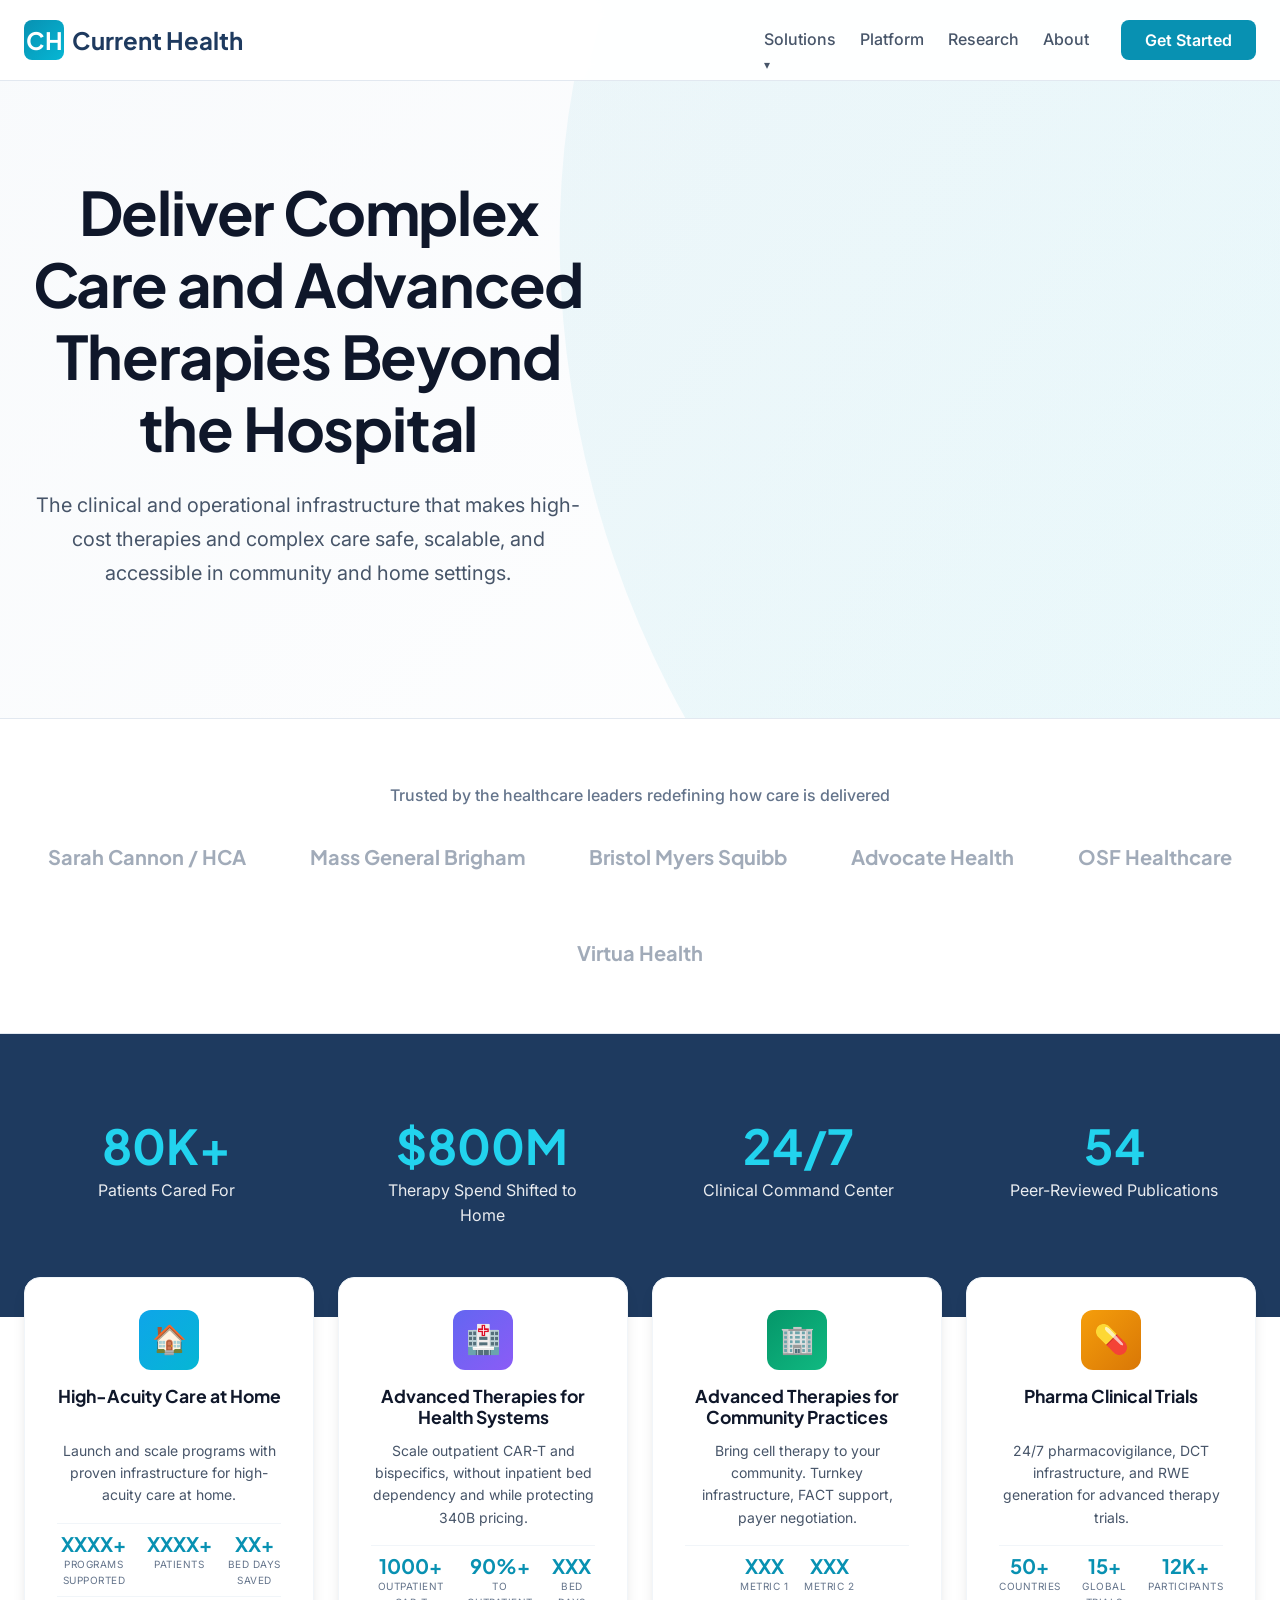
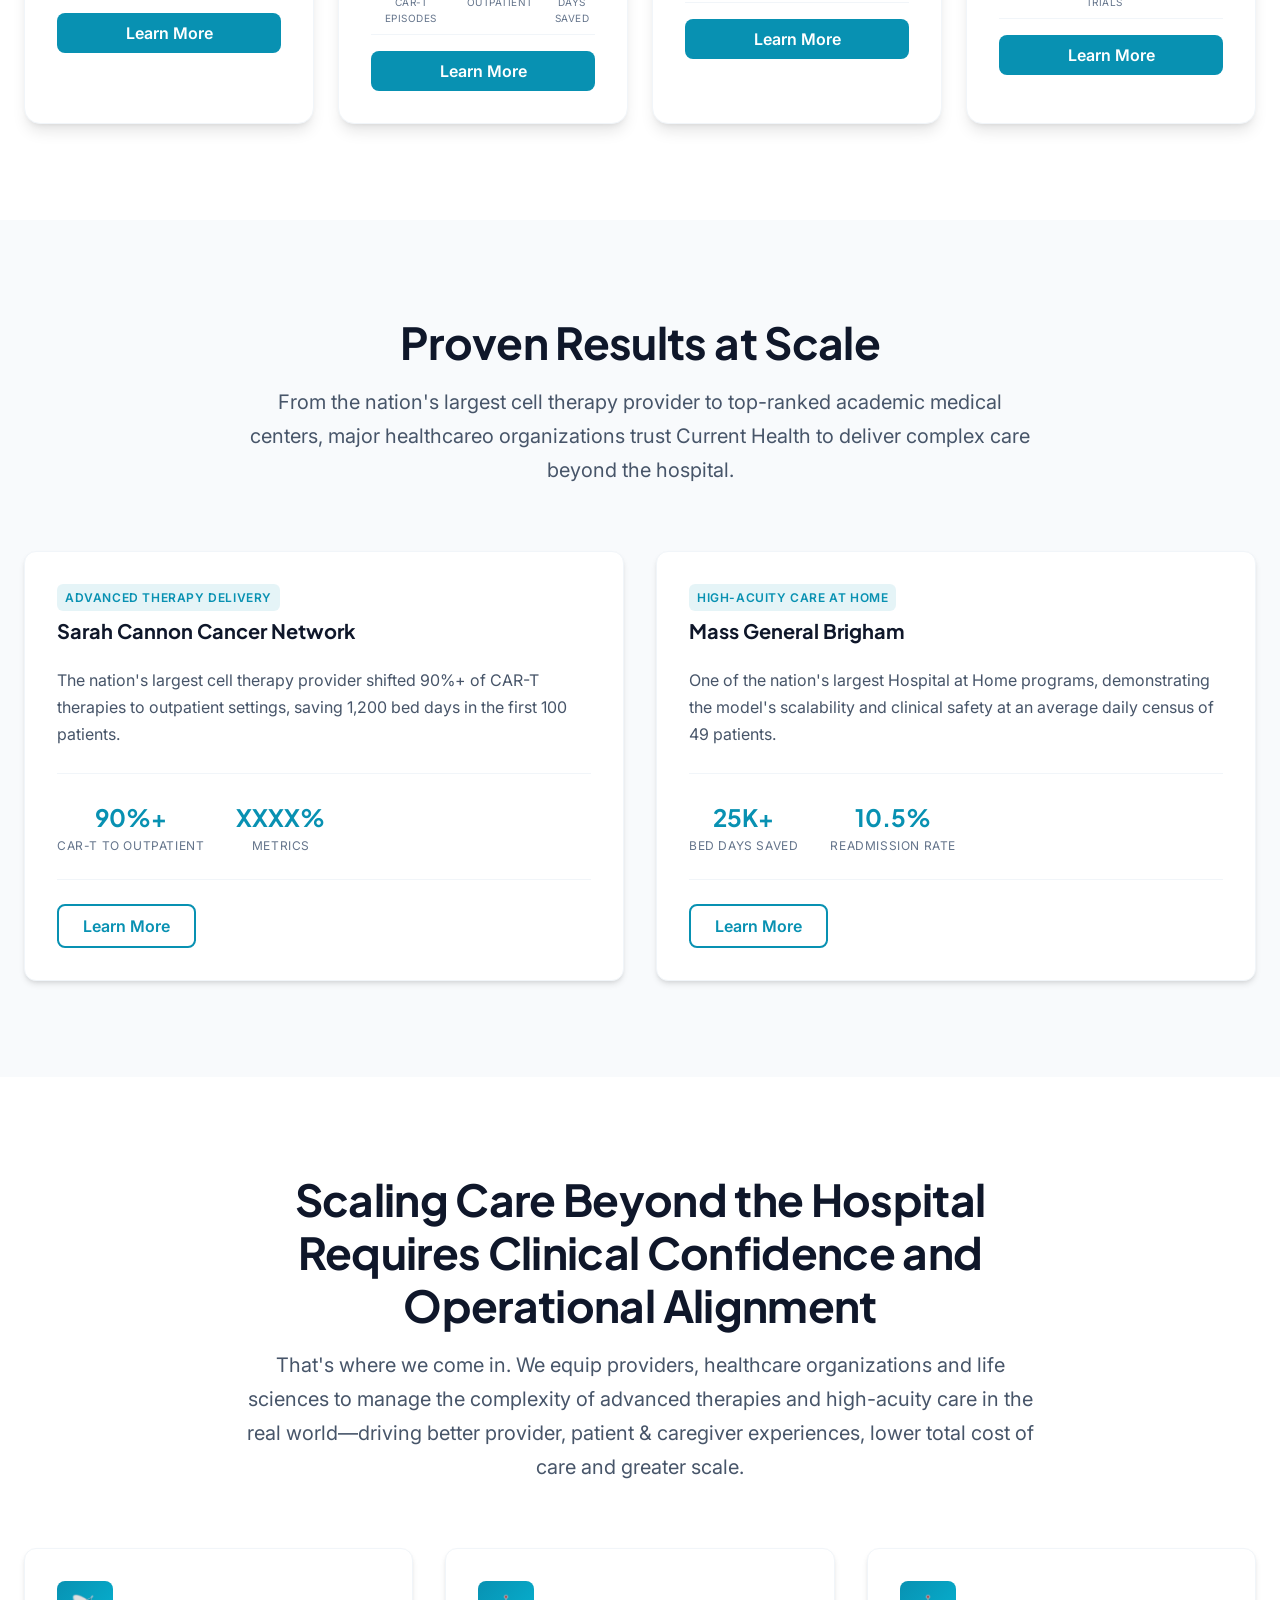
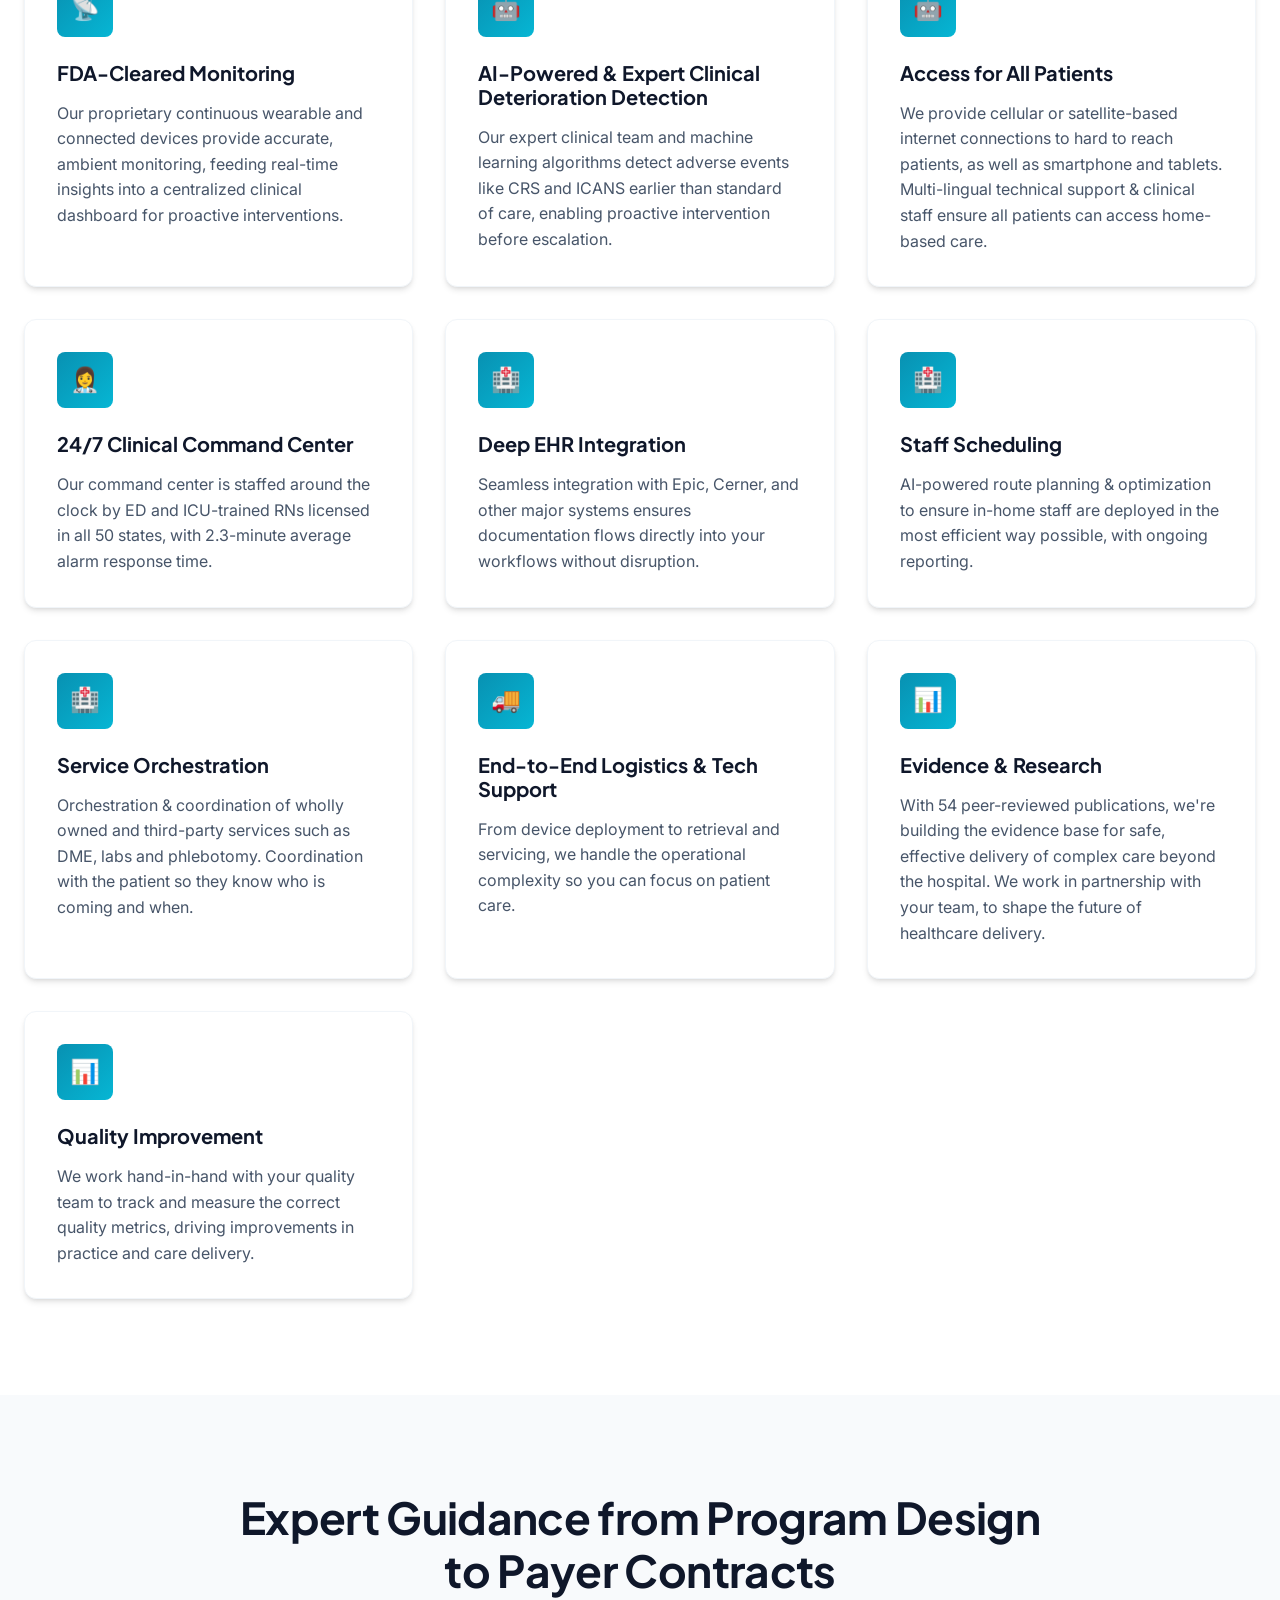
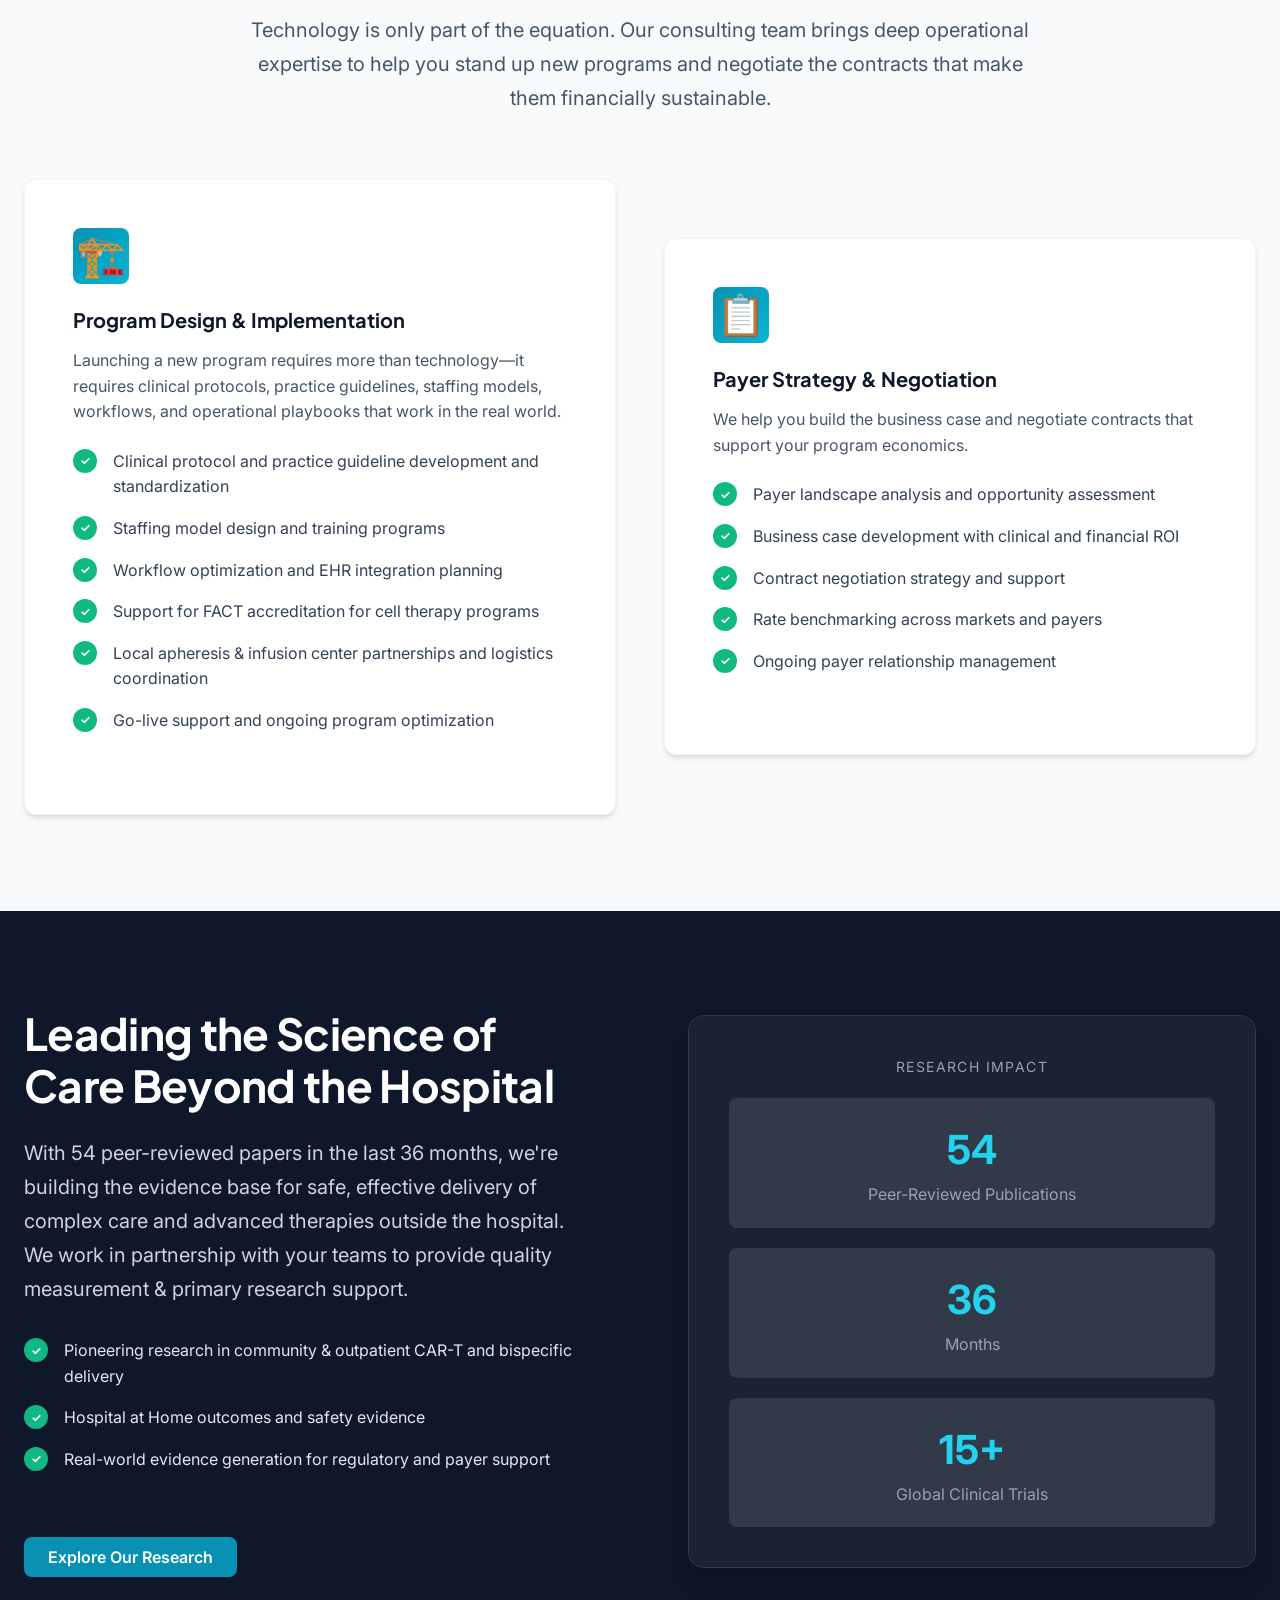
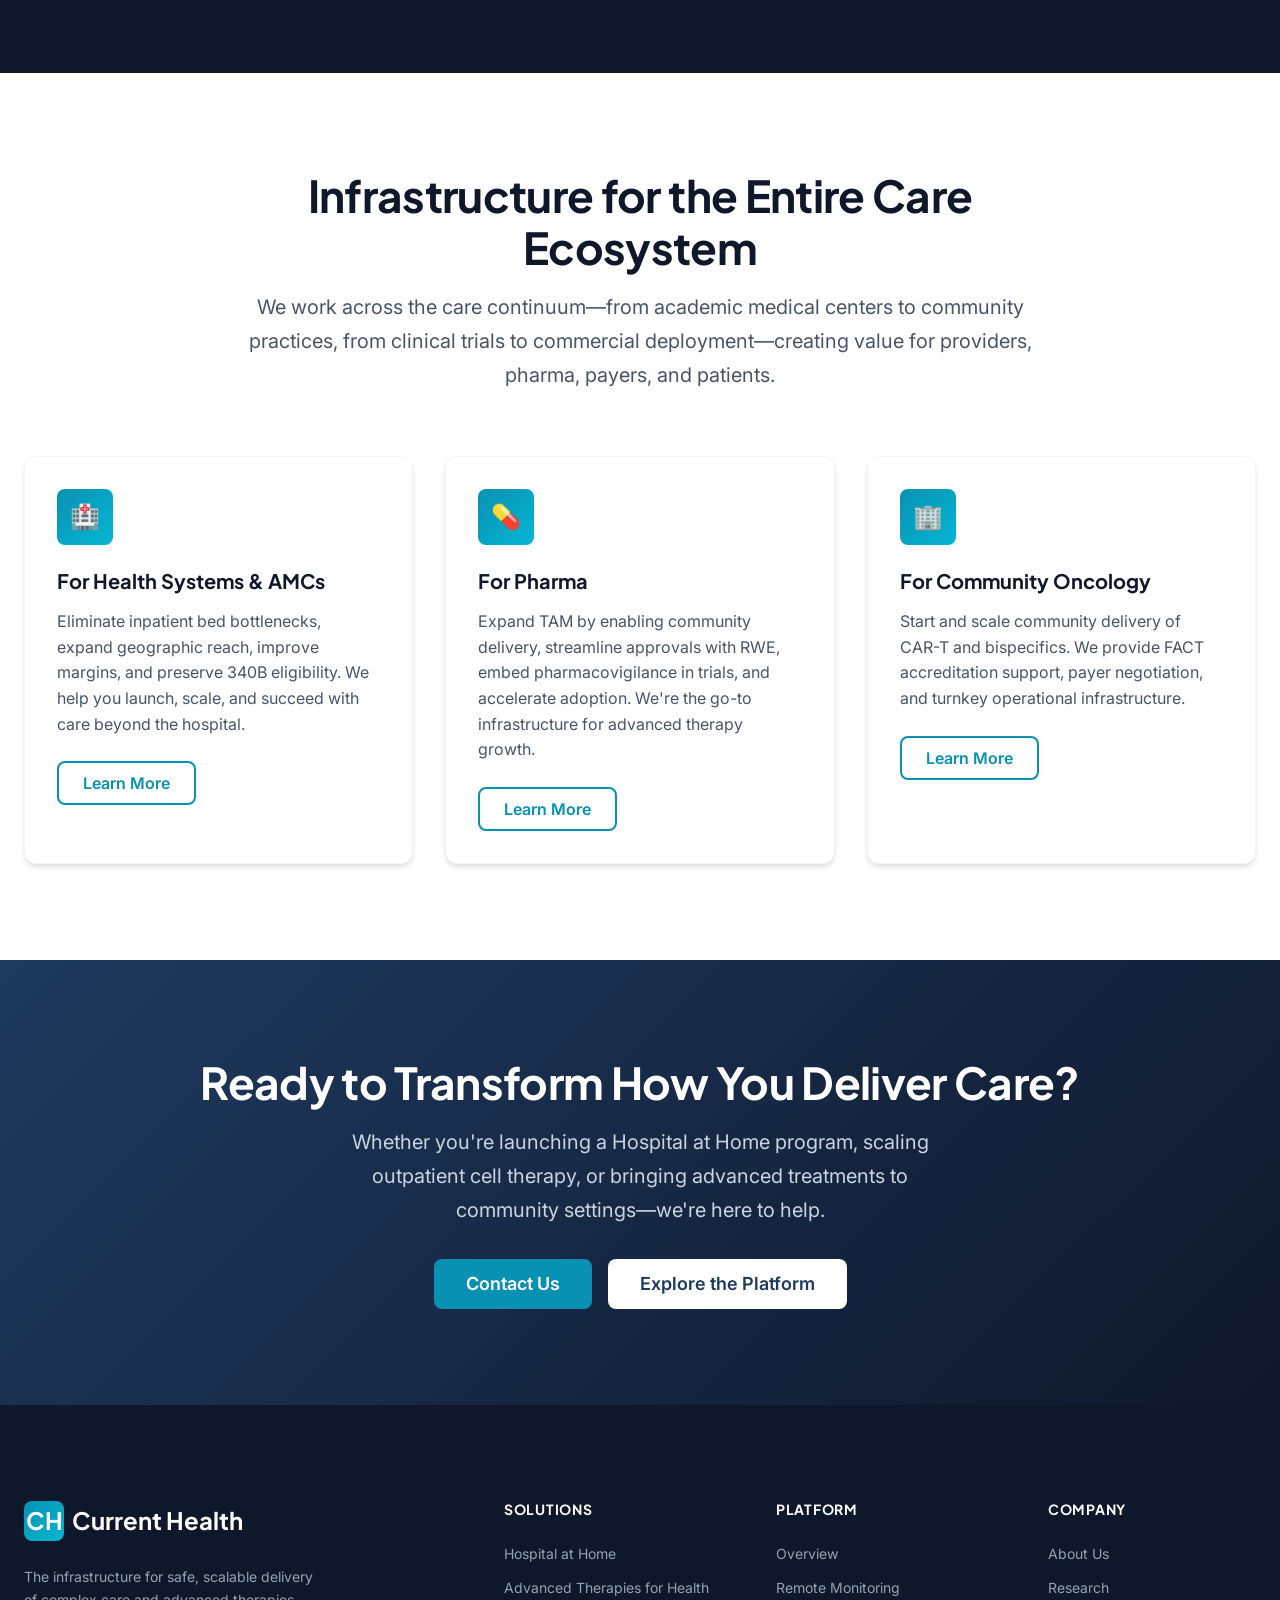
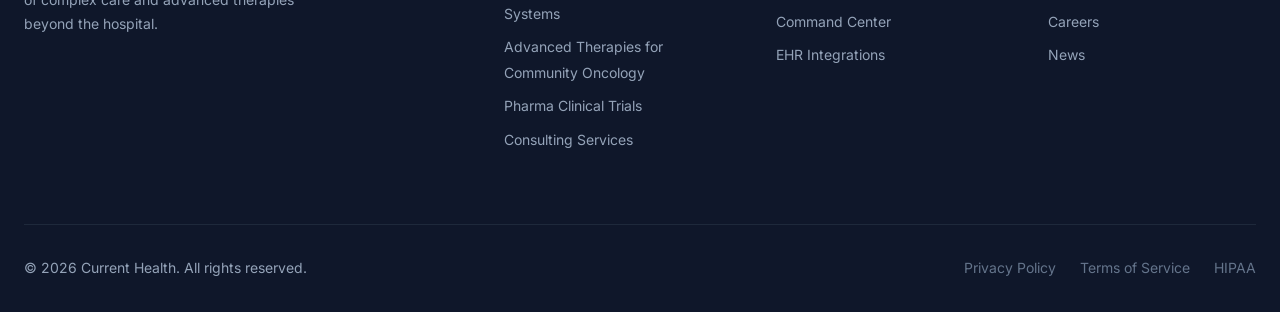
==== commit 761edf1c: "updated" ====
--- a/index.html
+++ b/index.html
@@ -284,6 +284,11 @@
           <p>Our expert clinical team and machine learning algorithms detect adverse events like CRS and ICANS earlier than standard of care, enabling proactive intervention before escalation.</p>
         </div>
         <div class="feature-card">
+          <div class="feature-icon">🤖</div>
+          <h3>Access for All Patients</h3>
+          <p>We provide cellular or satellite-based internet connections to hard to reach patients, as well as smartphone and tablets. Multi-lingual technical support & clinical staff ensure all patients can access home-based care.</p>
+        </div>
+        <div class="feature-card">
           <div class="feature-icon">👩‍⚕️</div>
           <h3>24/7 Clinical Command Center</h3>
           <p>Our command center is staffed around the clock by ED and ICU-trained RNs licensed in all 50 states, with 2.3-minute average alarm response time.</p>
@@ -305,7 +310,7 @@
         </div>
         <div class="feature-card">
           <div class="feature-icon">🚚</div>
-          <h3>End-to-End Logistics</h3>
+          <h3>End-to-End Logistics & Tech Support</h3>
           <p>From device deployment to retrieval and servicing, we handle the operational complexity so you can focus on patient care.</p>
         </div>
         <div class="feature-card">
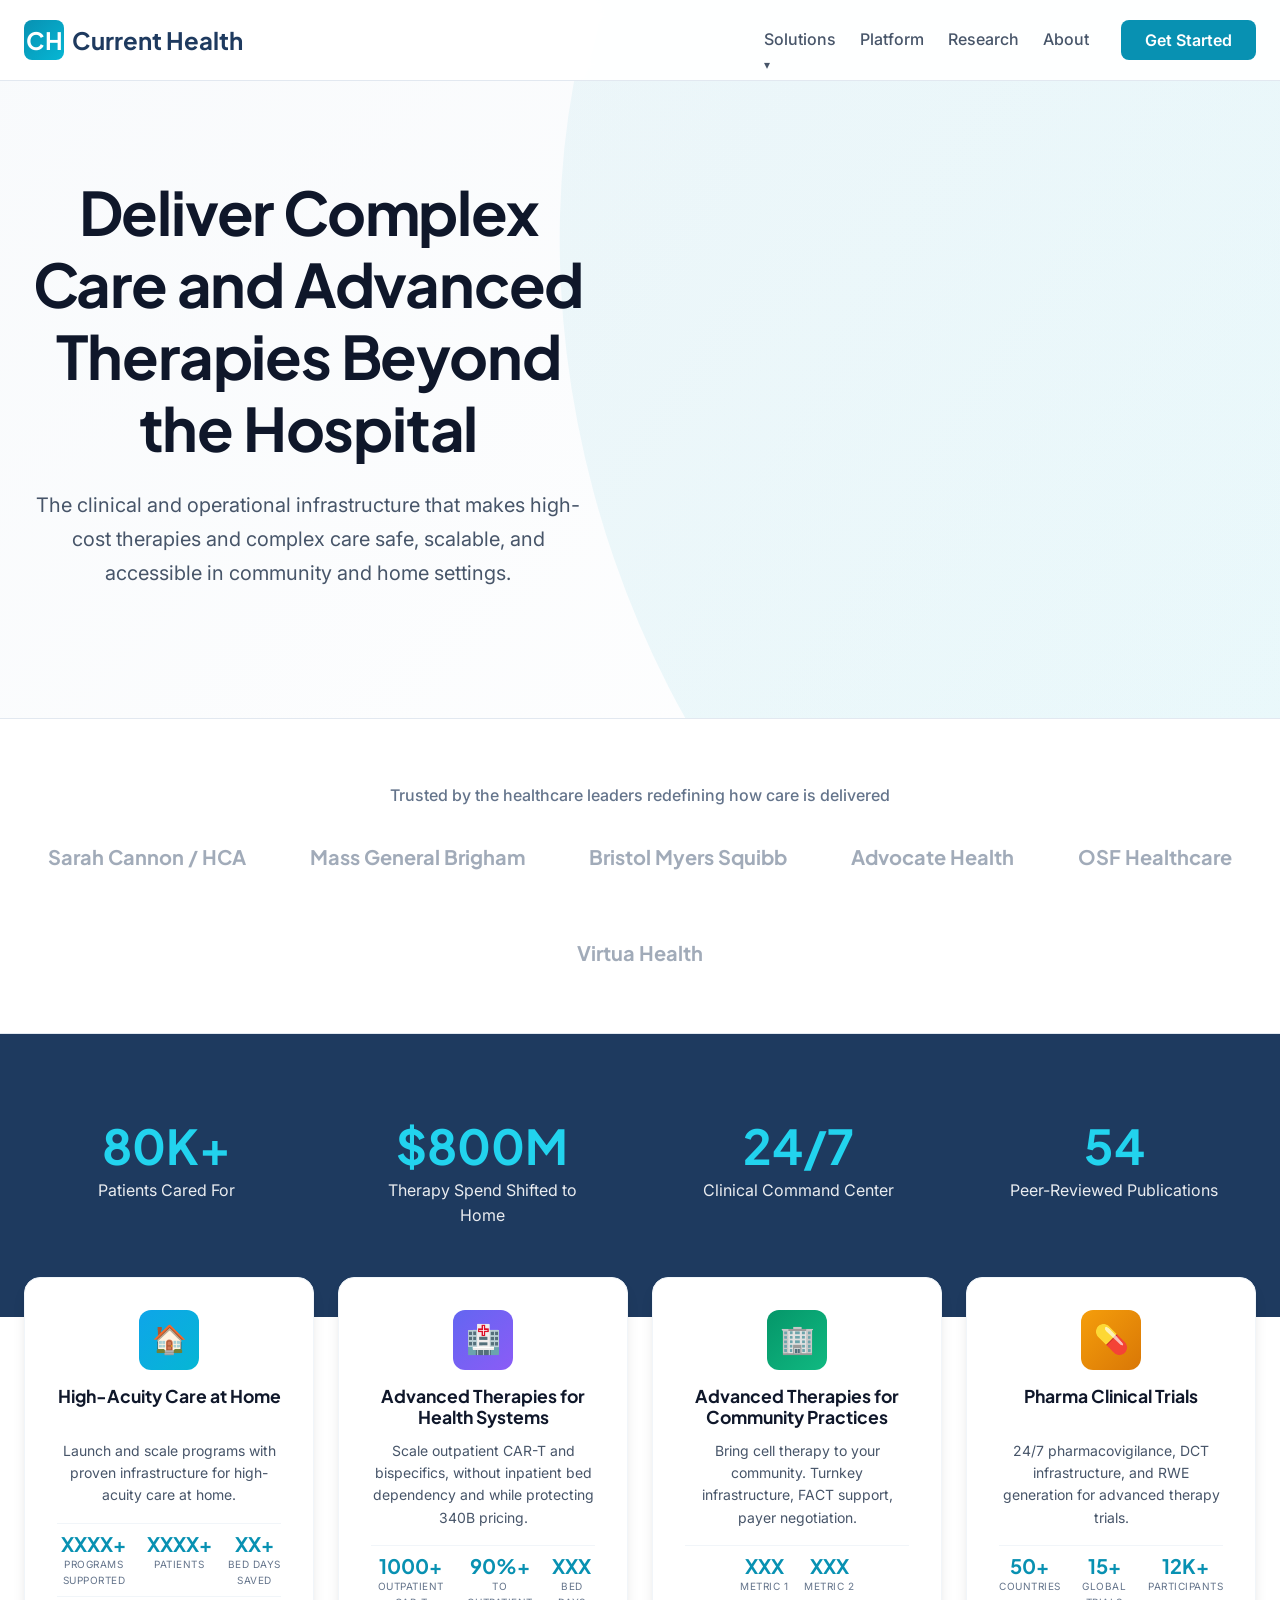
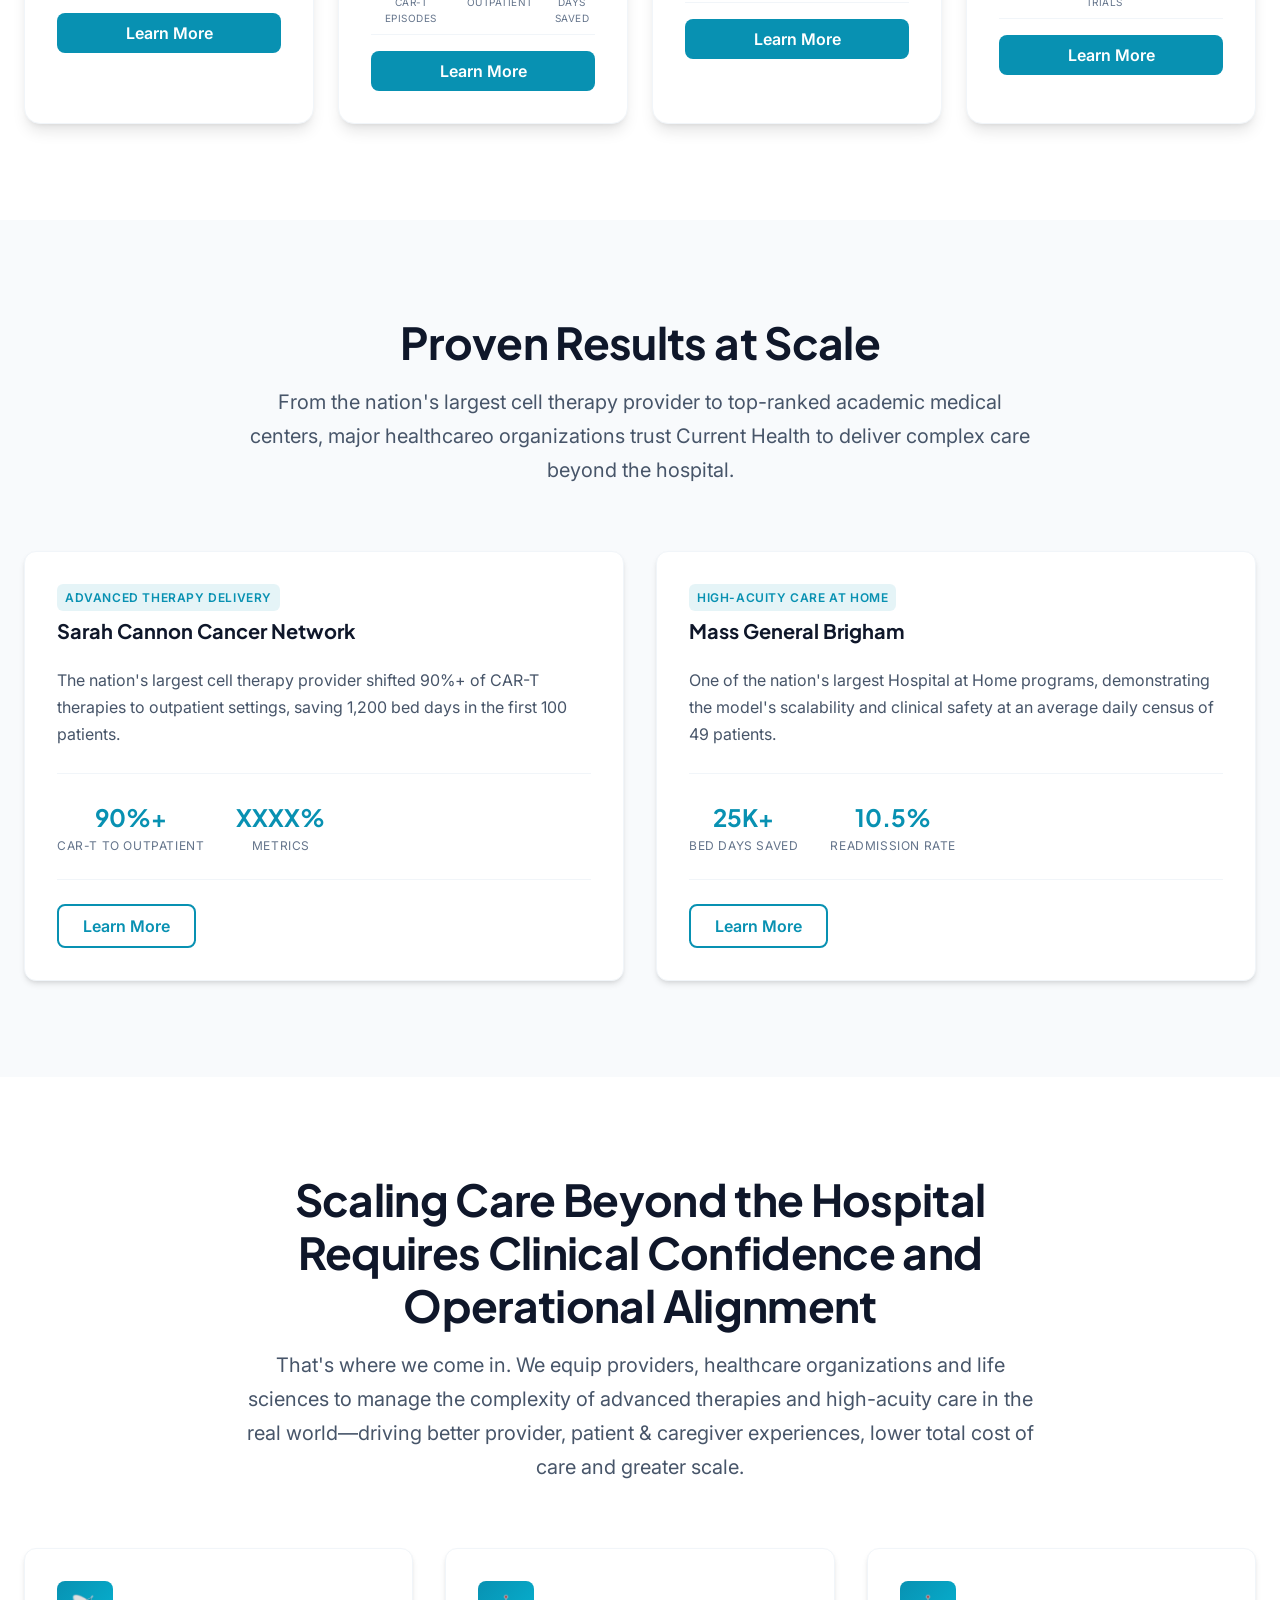
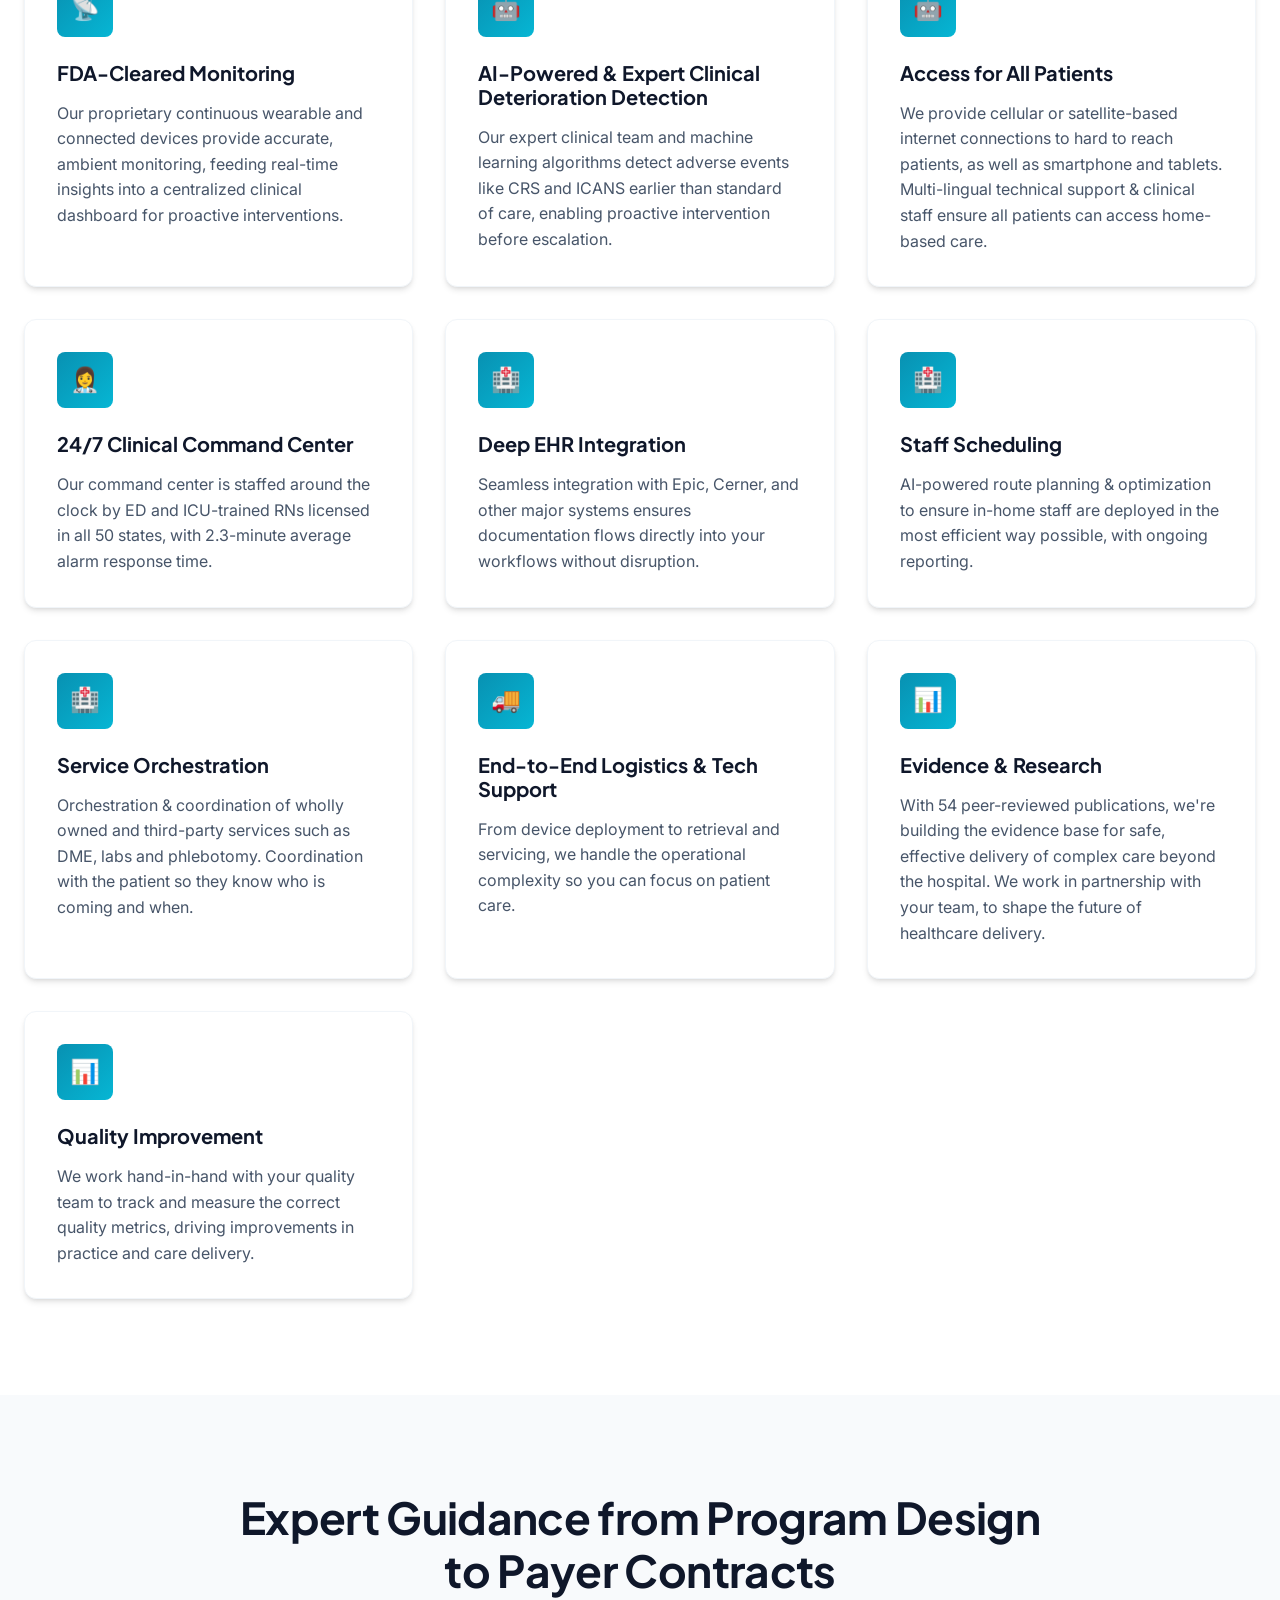
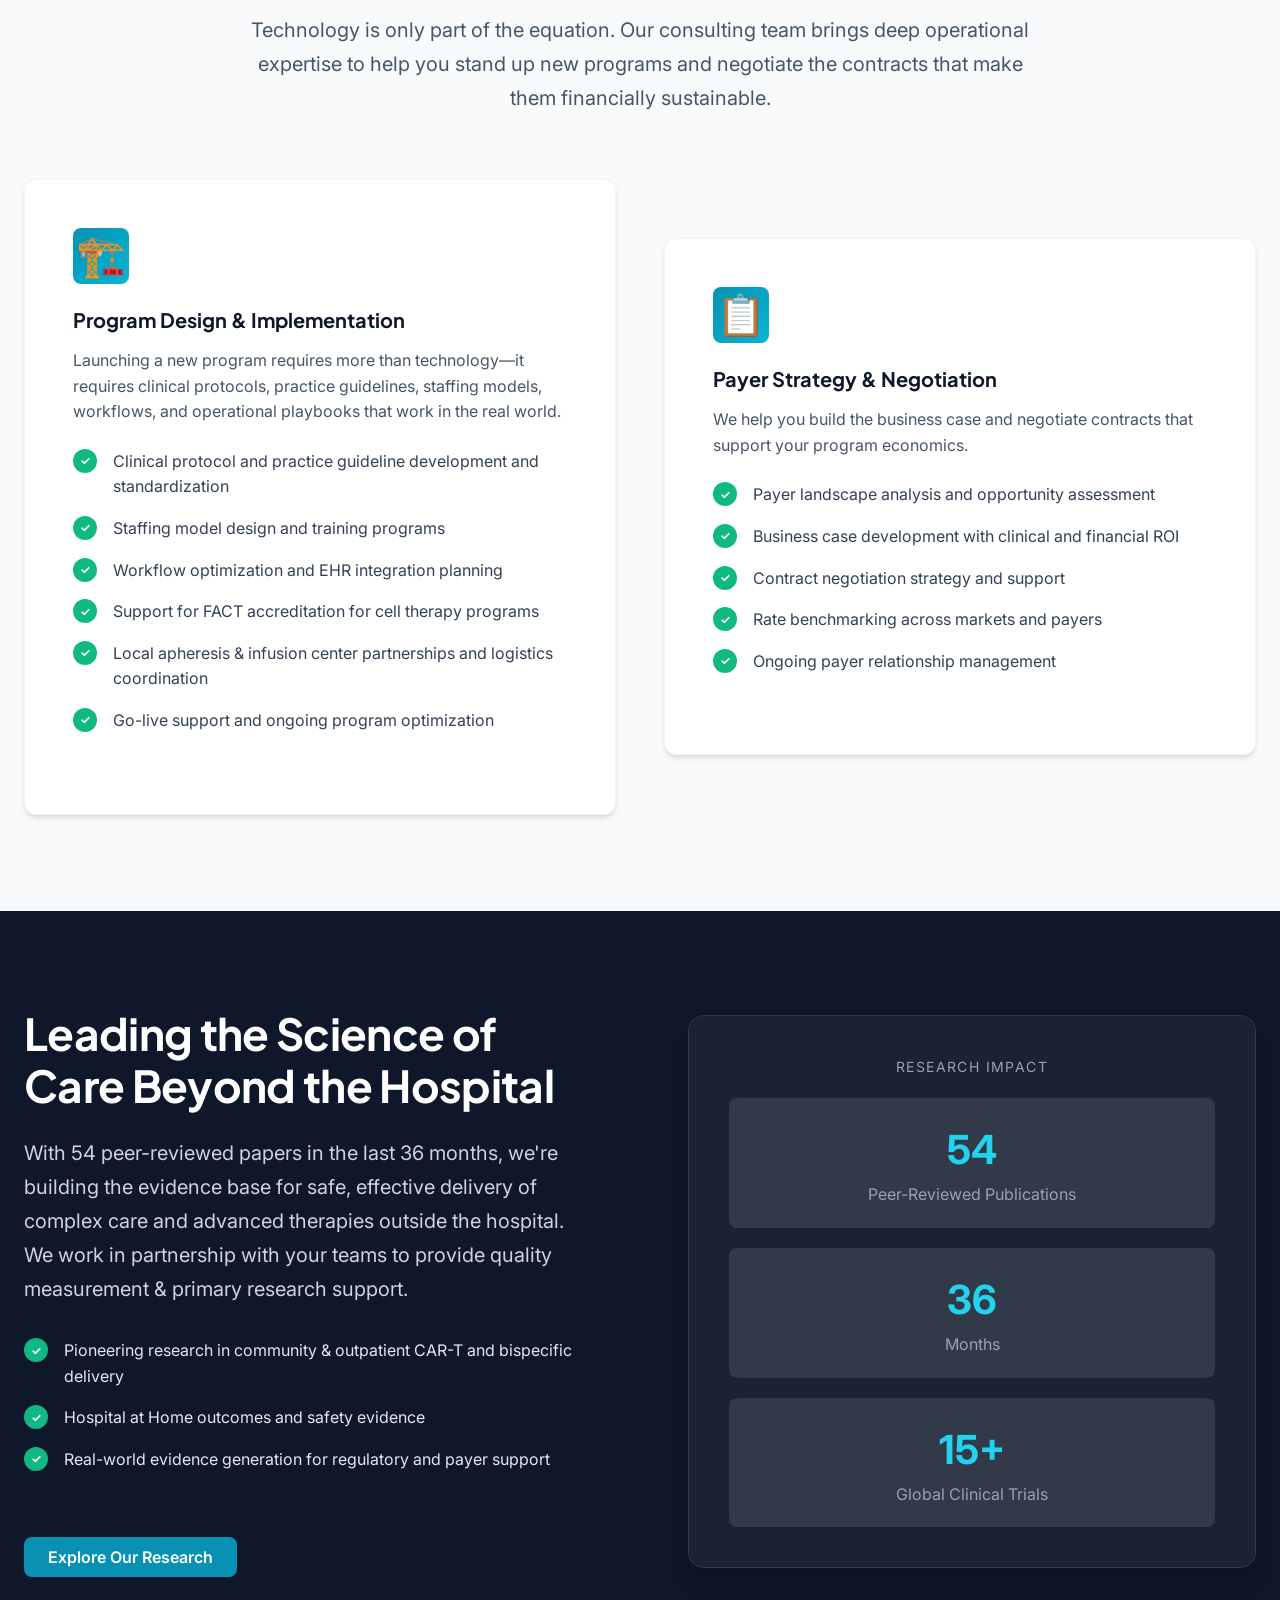
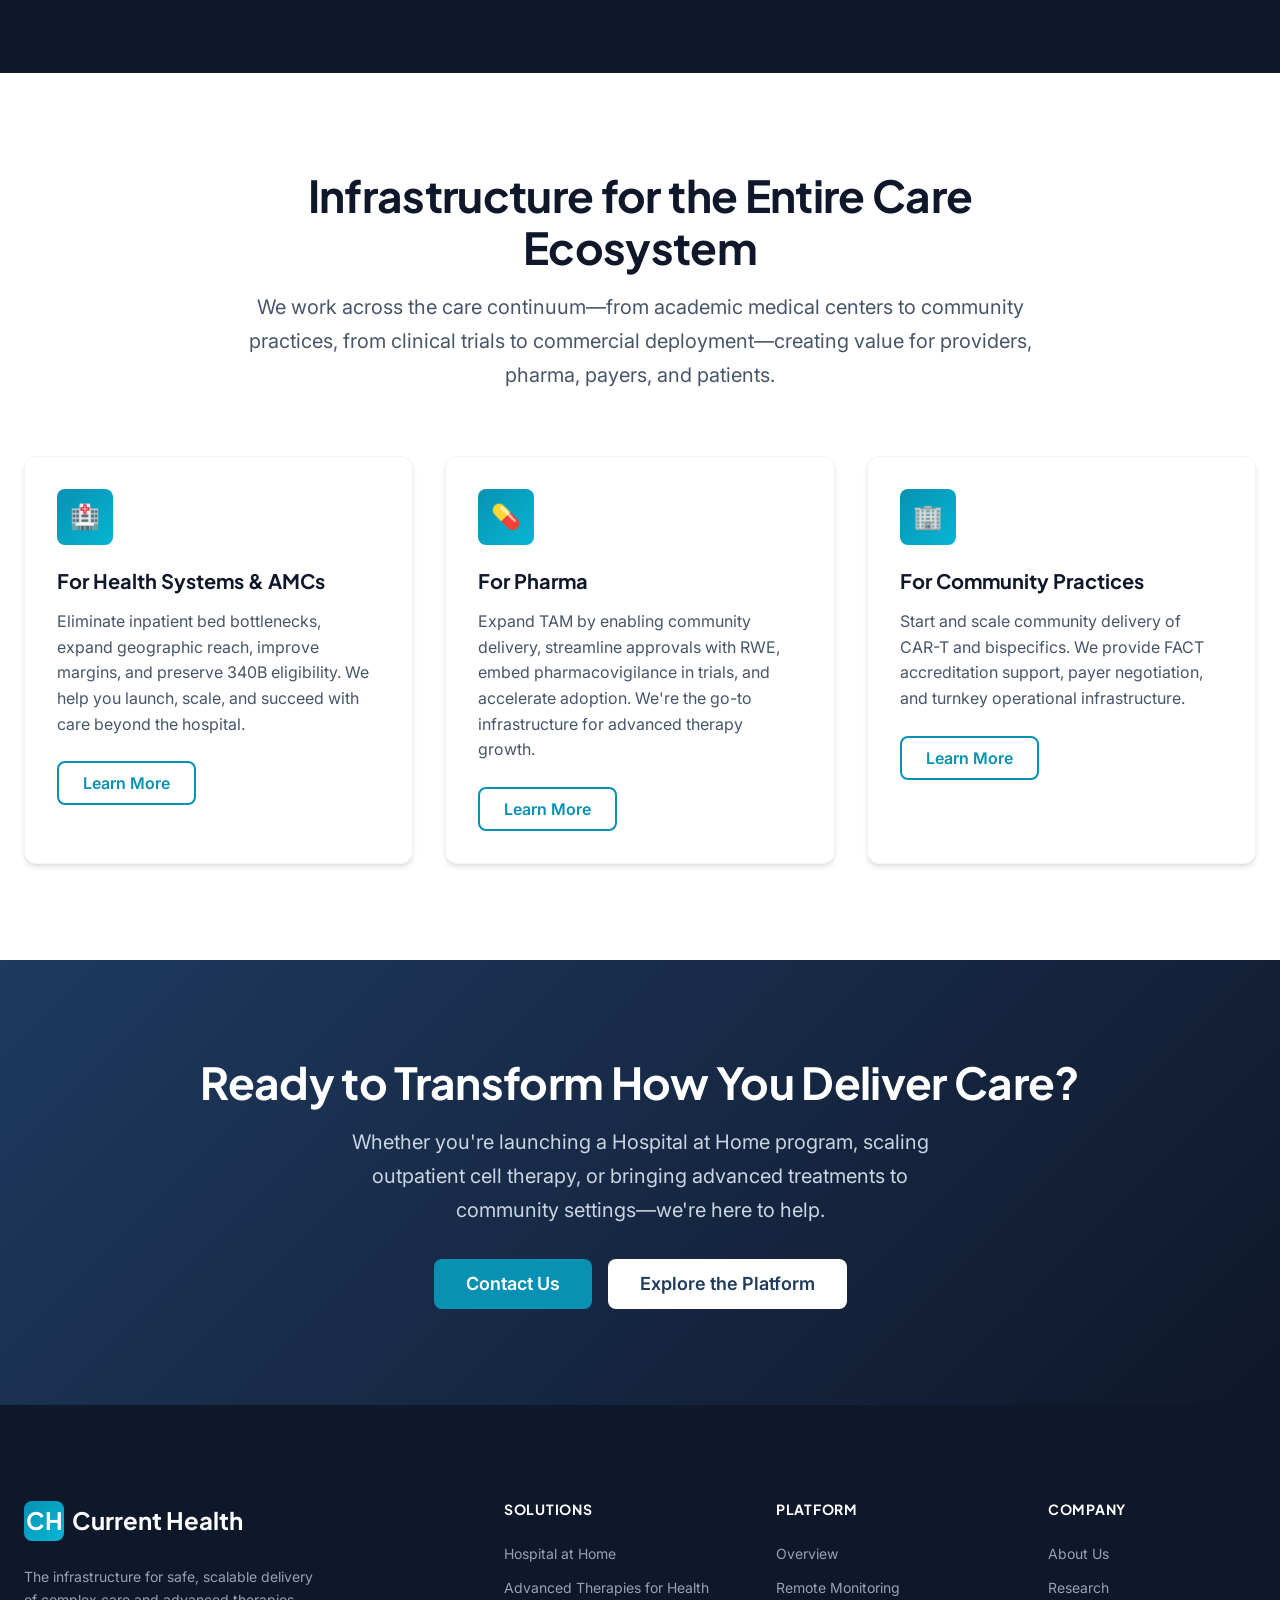
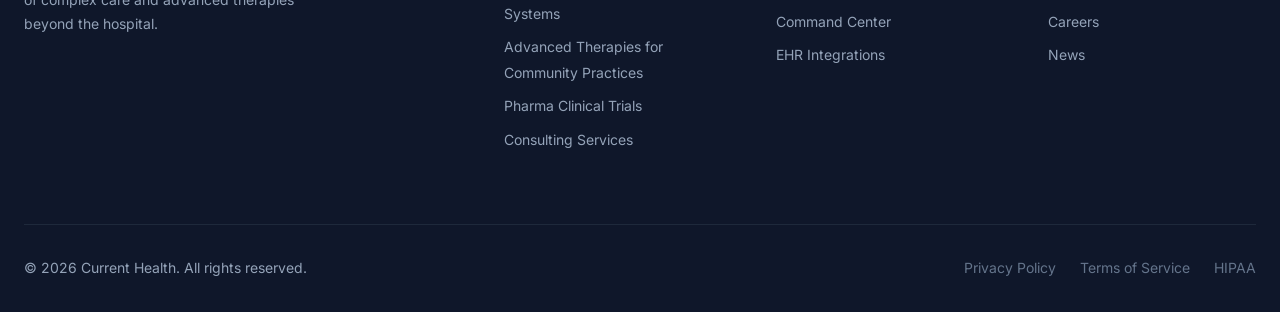
==== commit 207a3982: "updated" ====
--- a/index.html
+++ b/index.html
@@ -437,7 +437,7 @@
         </div>
         <div class="feature-card">
           <div class="feature-icon">🏢</div>
-          <h3>For Community Oncology</h3>
+          <h3>For Community Practices</h3>
           <p>Start and scale community delivery of CAR-T and bispecifics. We provide FACT accreditation support, payer negotiation, and turnkey operational infrastructure.</p>
           <a href="providers.html#community" class="btn btn-secondary" style="margin-top: var(--spacing-lg);">Learn More</a>
         </div>
@@ -480,7 +480,7 @@
           <ul>
             <li><a href="hospital-at-home.html">Hospital at Home</a></li>
             <li><a href="advanced-therapies.html">Advanced Therapies for Health Systems</a></li>
-            <li><a href="community-oncology.html">Advanced Therapies for Community Oncology</a></li>
+            <li><a href="community-oncology.html">Advanced Therapies for Community Practices</a></li>
             <li><a href="pharma.html">Pharma Clinical Trials</a></li>
             <li><a href="index.html#services">Consulting Services</a></li>
           </ul>
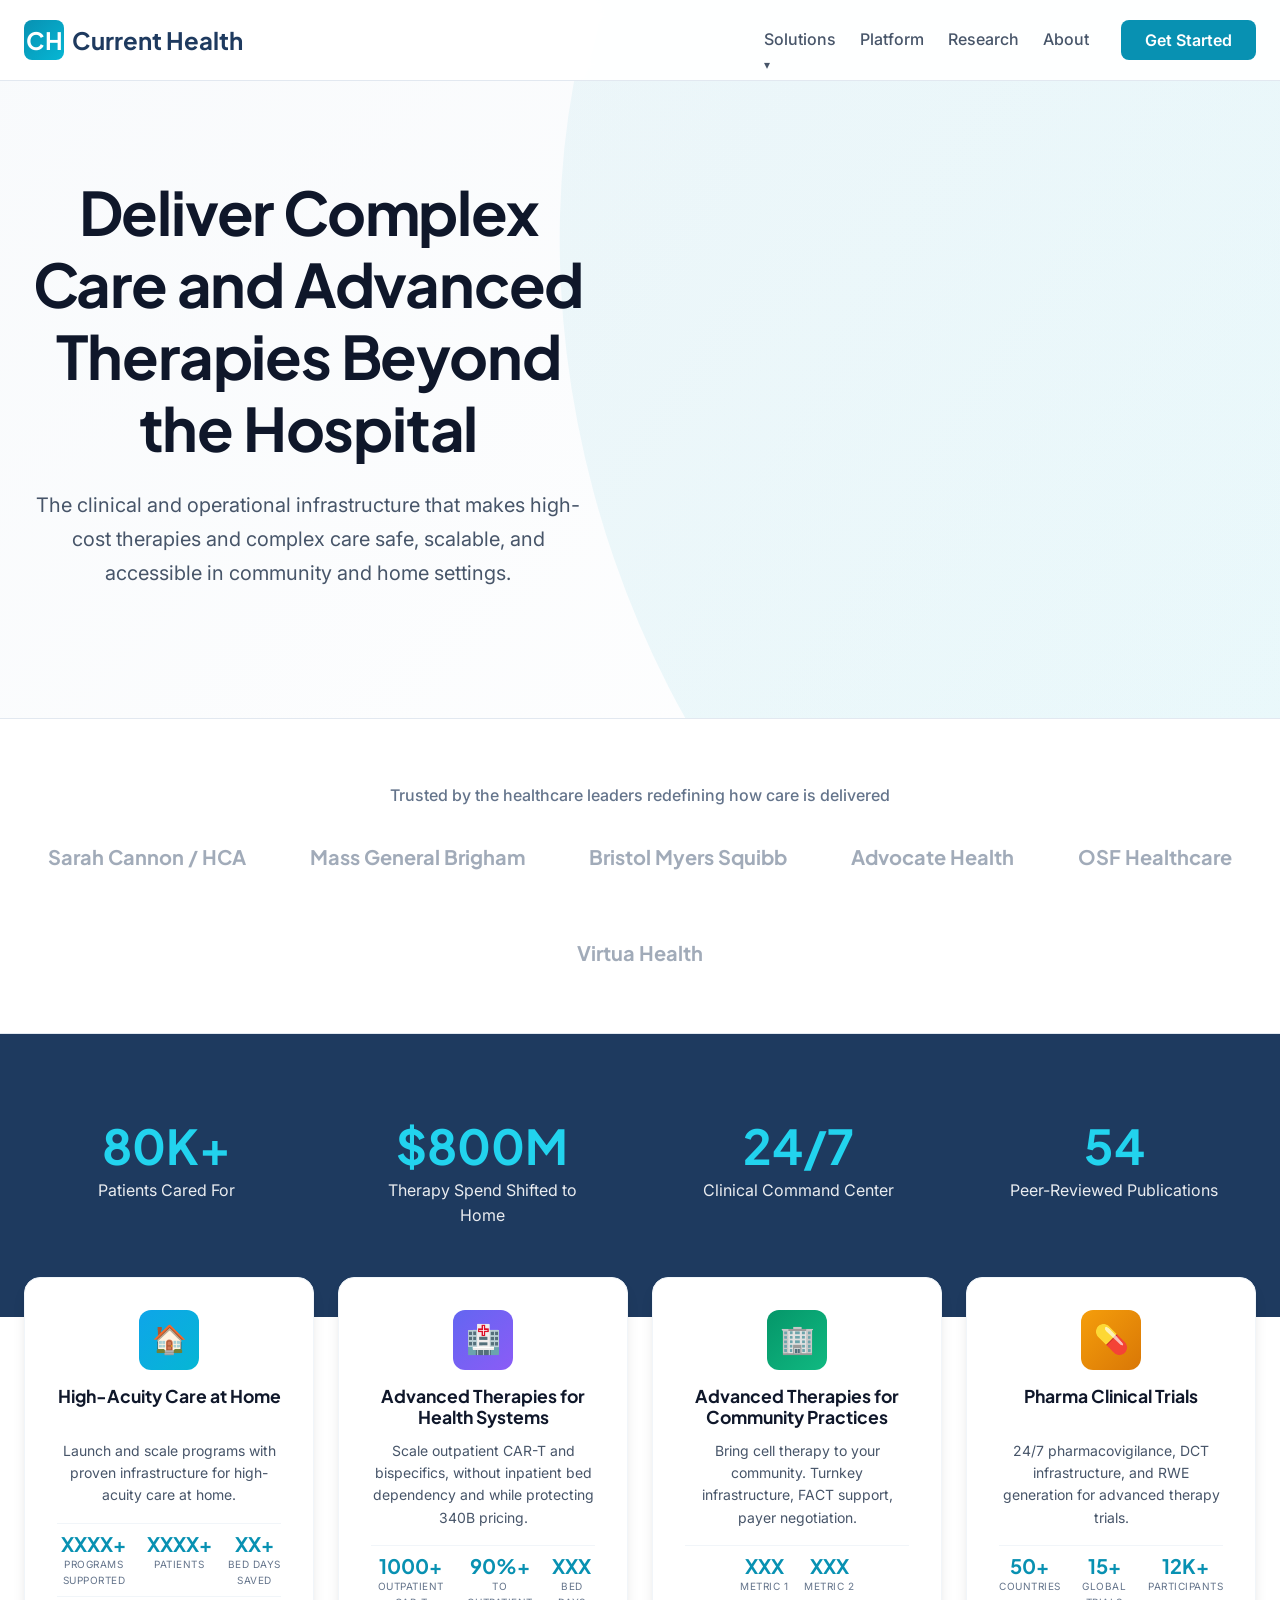
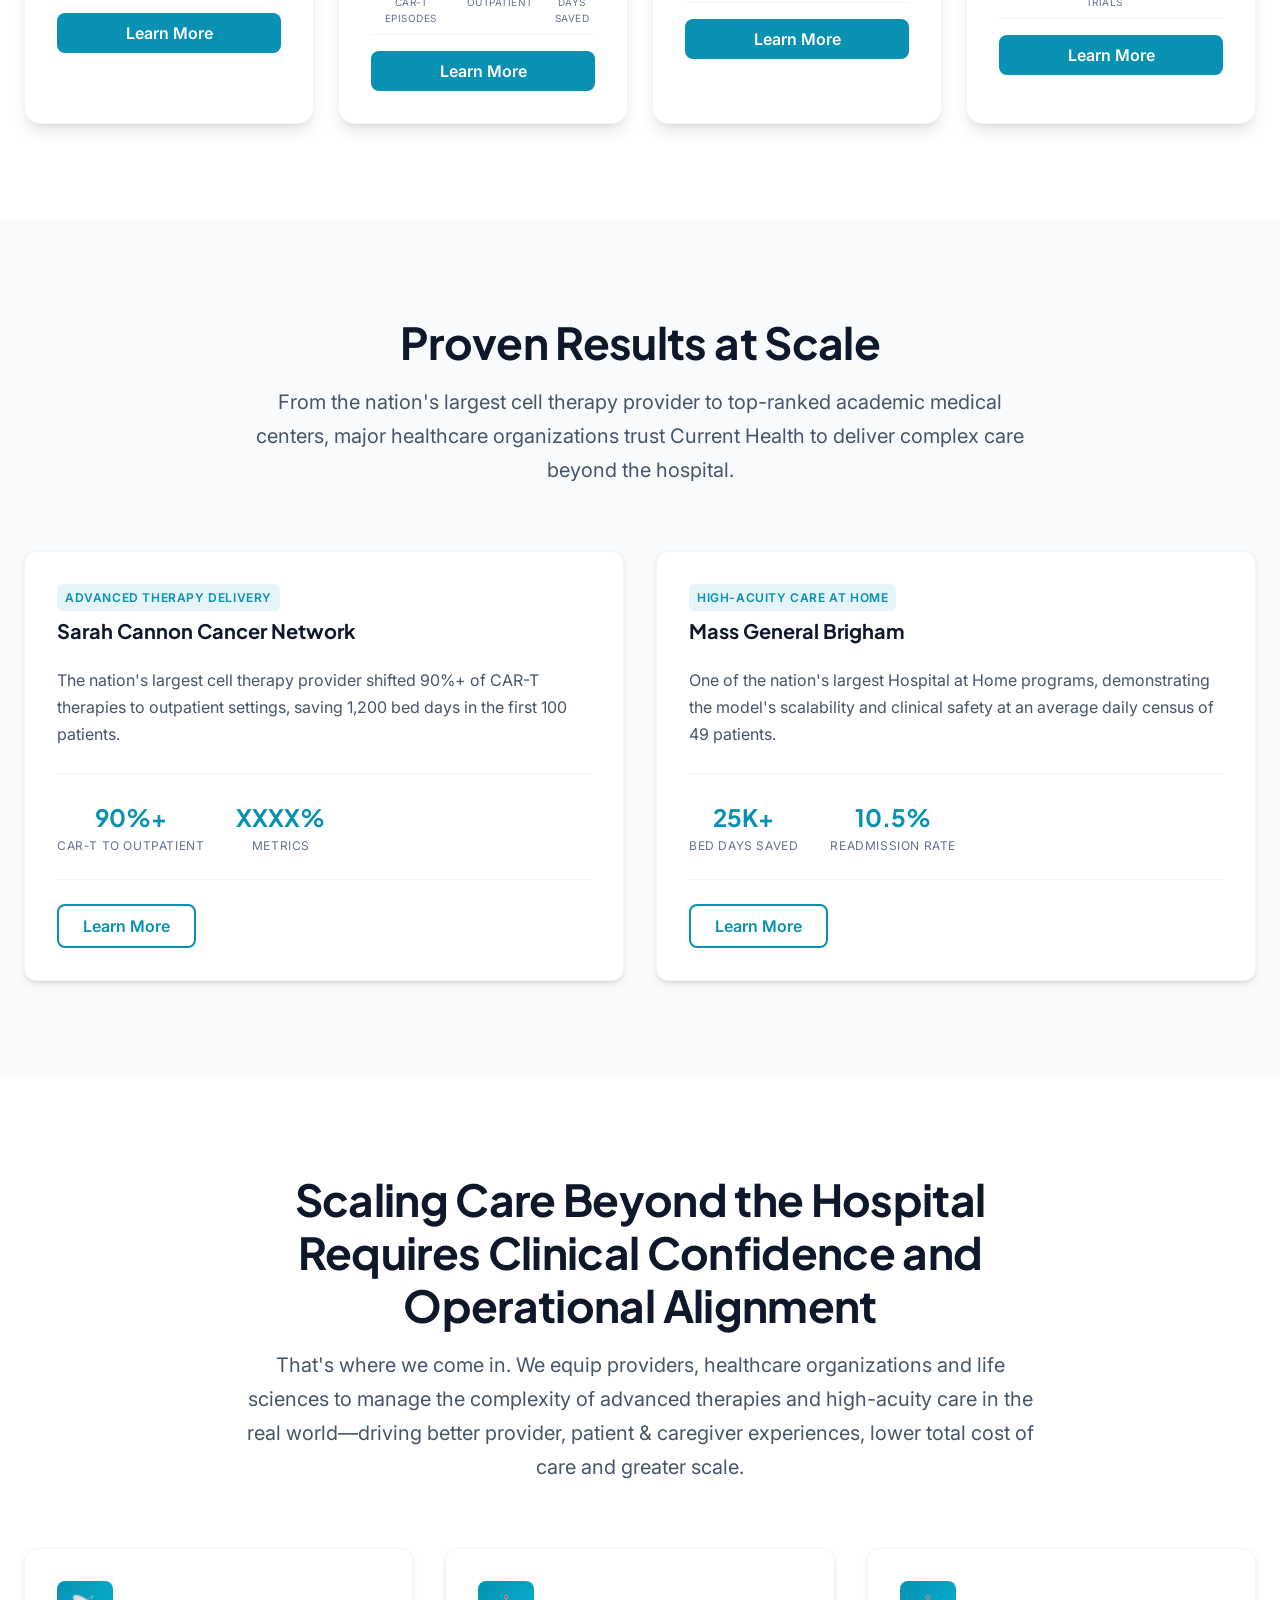
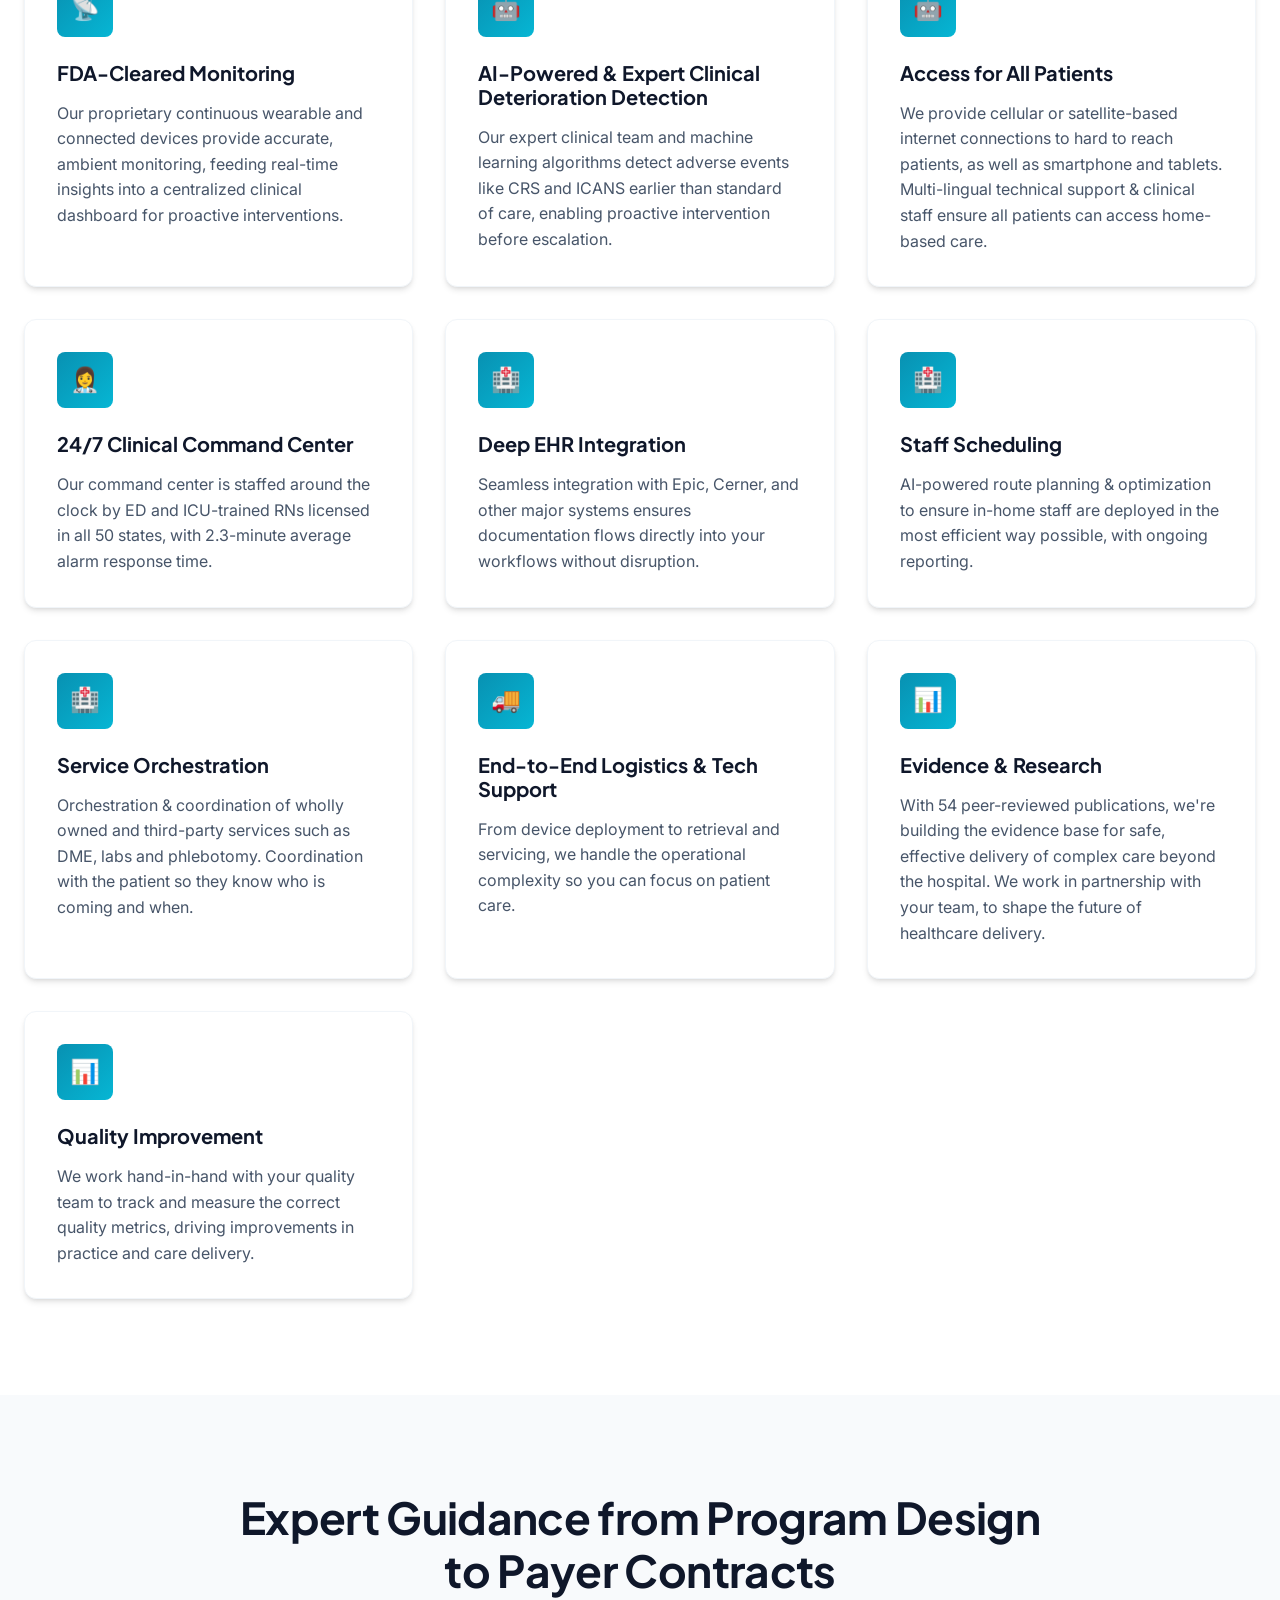
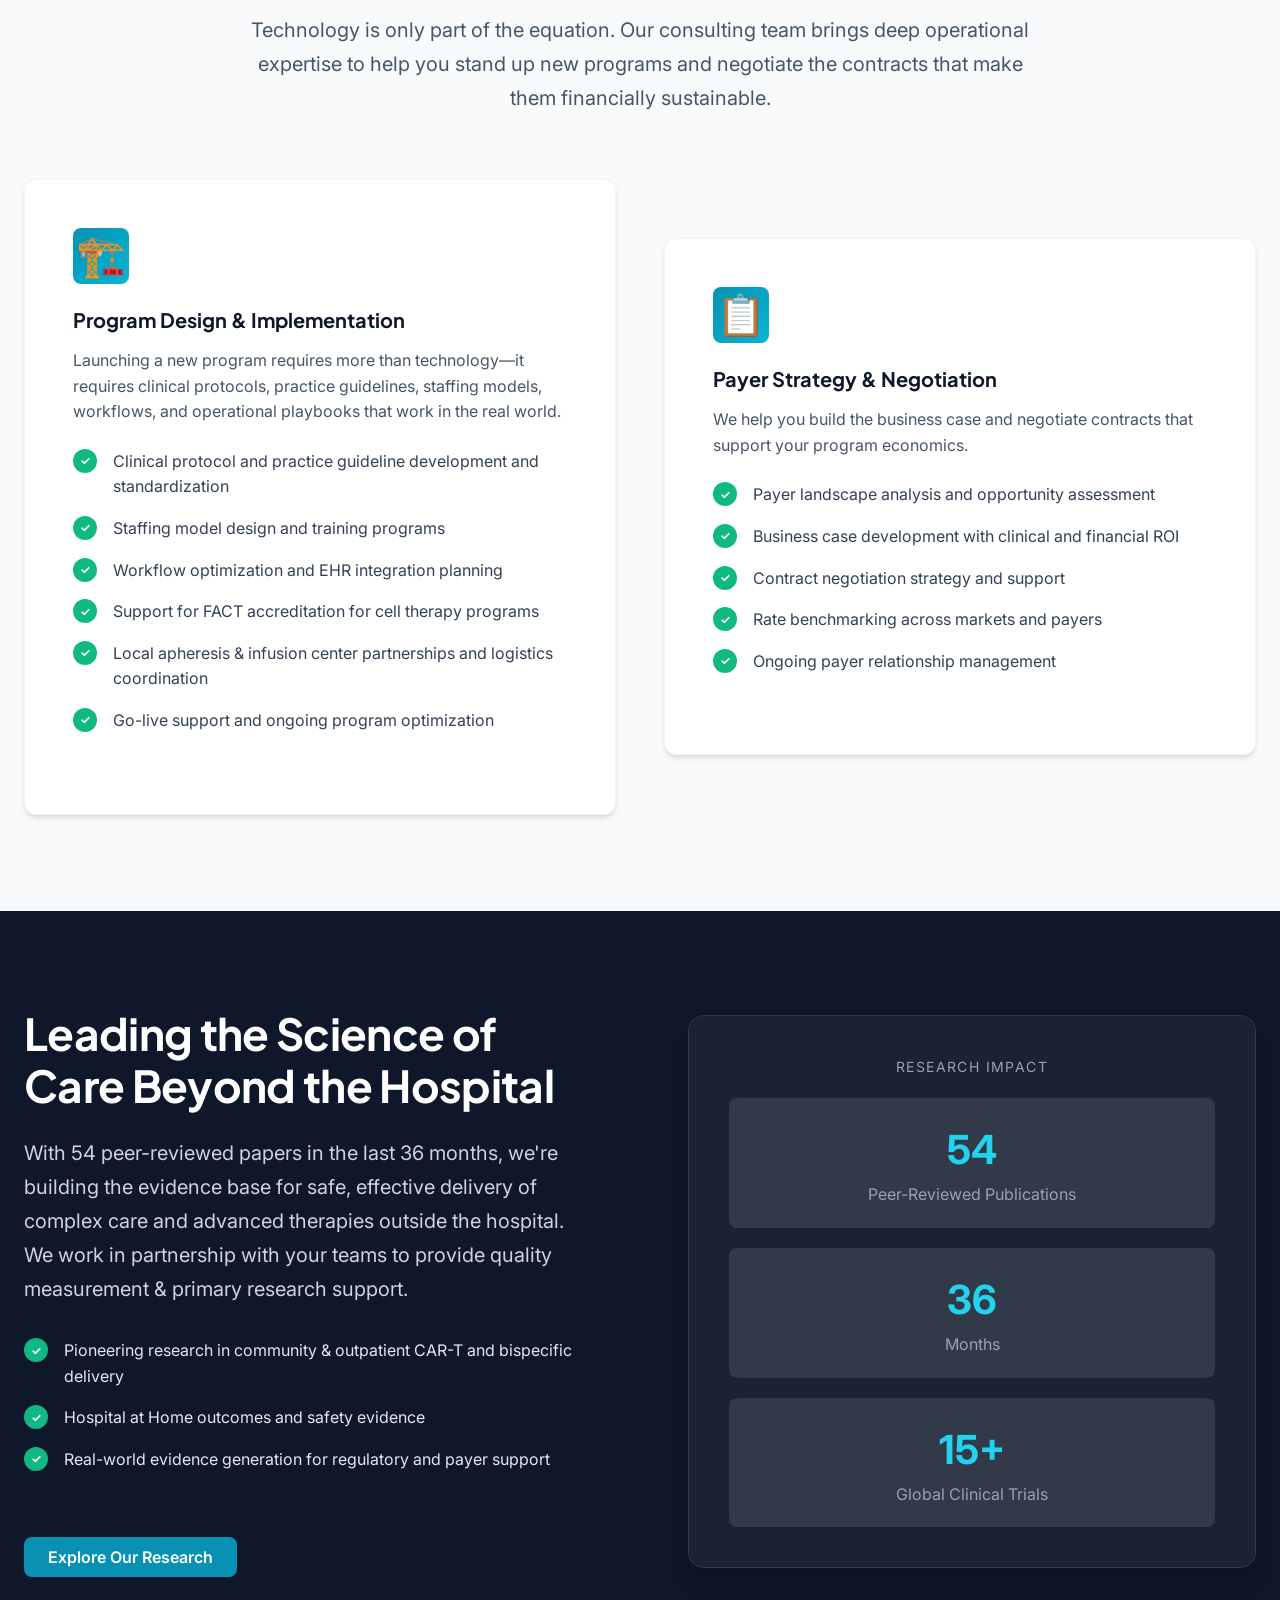
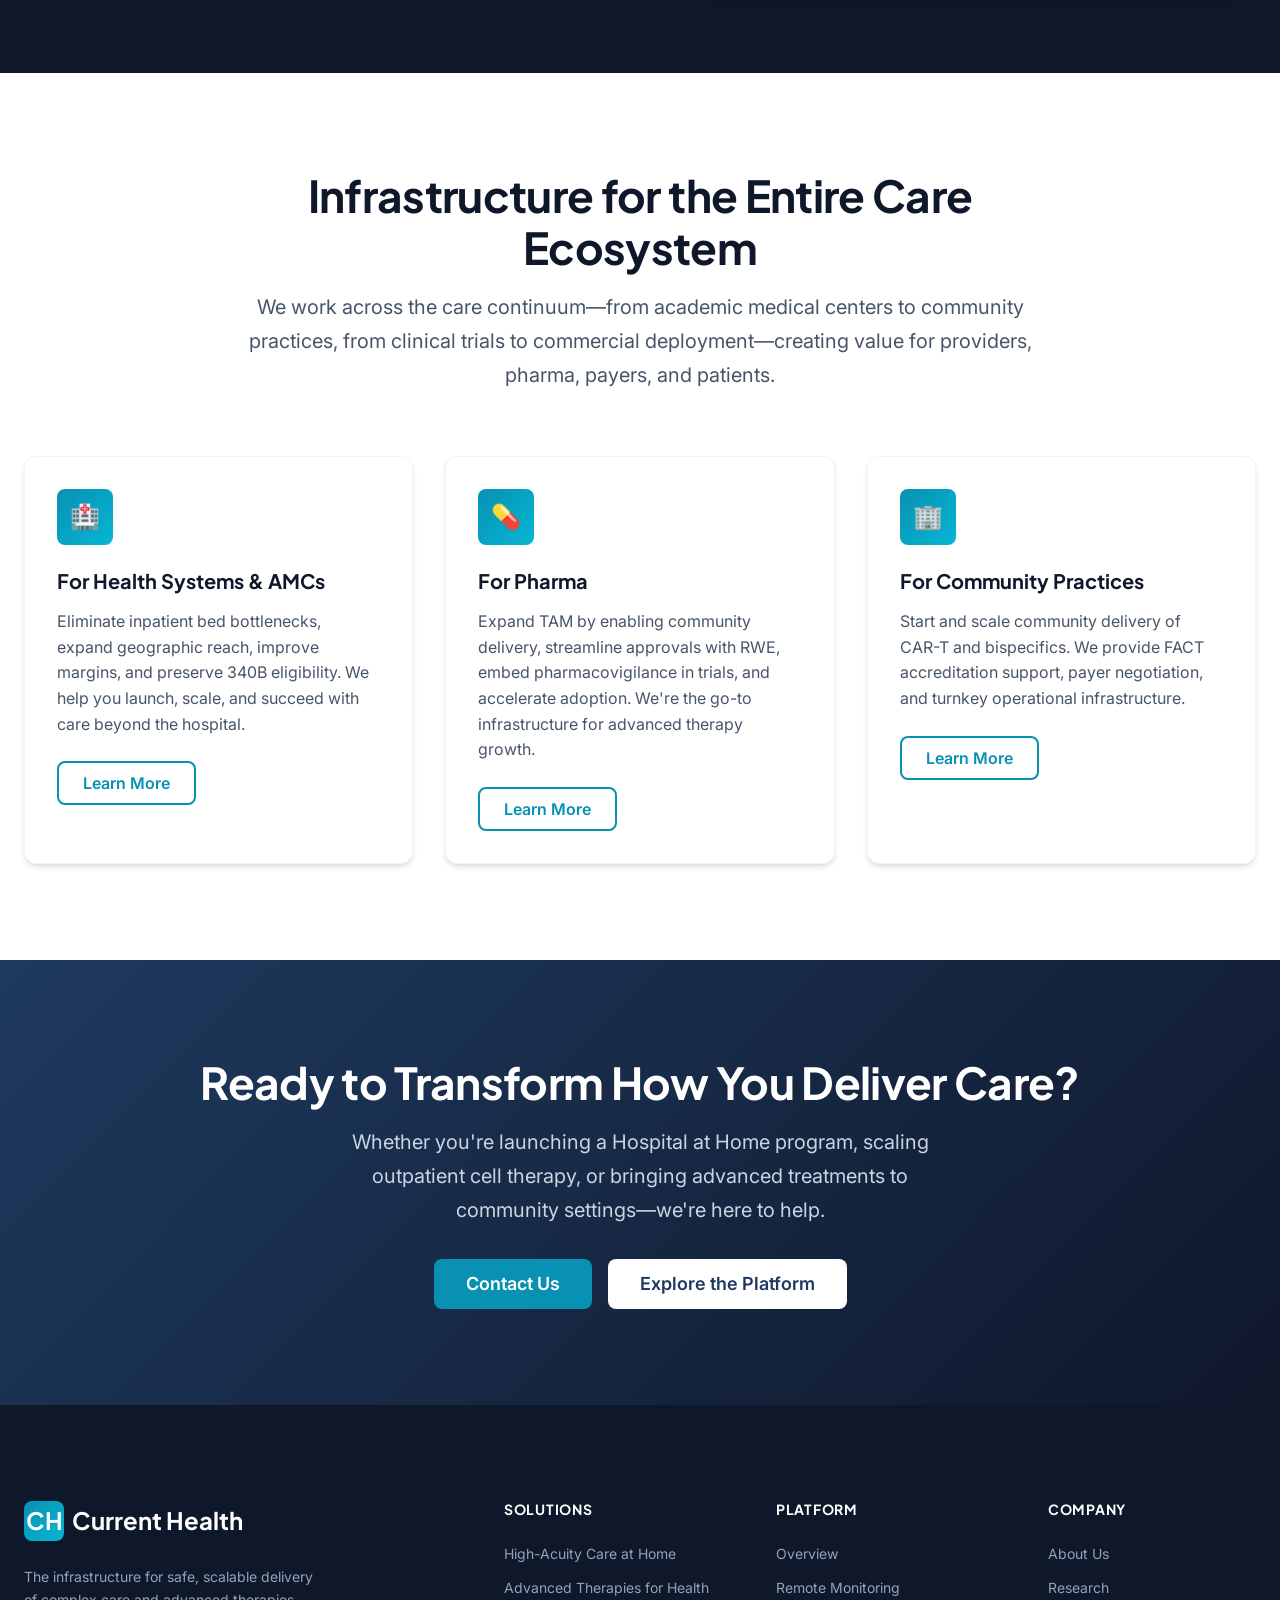
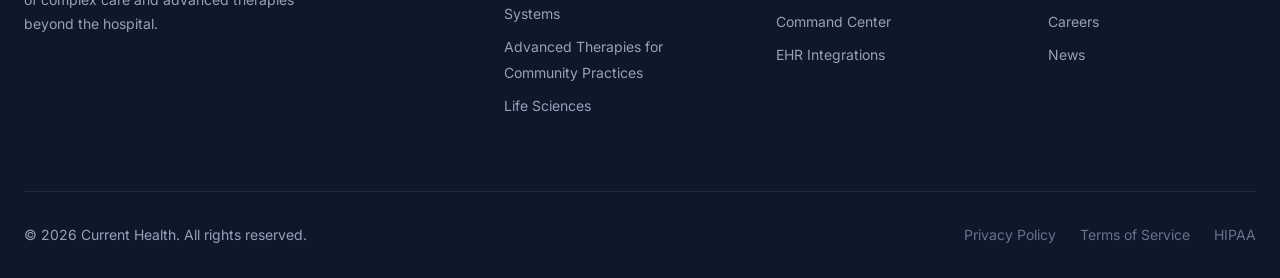
==== commit 29e82eca: "updated" ====
--- a/index.html
+++ b/index.html
@@ -144,7 +144,7 @@
           <div class="model-stats-compact">
             <div class="model-stat-compact">
               <span class="model-stat-number-sm">1000+</span>
-              <span class="model-stat-label-sm">Outpatient CAR-T EPisodes</span>
+              <span class="model-stat-label-sm">Outpatient CAR-T Episodes</span>
             </div>
             <div class="model-stat-compact">
               <span class="model-stat-number-sm">90%+</span>
@@ -215,7 +215,7 @@
       <div class="section-header">
         <h2>Proven Results at Scale</h2>
         <p class="lead">
-          From the nation's largest cell therapy provider to top-ranked academic medical centers, major healthcareo organizations trust Current Health to deliver complex care beyond the hospital.
+          From the nation's largest cell therapy provider to top-ranked academic medical centers, major healthcare organizations trust Current Health to deliver complex care beyond the hospital.
         </p>
       </div>
       <div class="case-studies-grid">
@@ -478,11 +478,10 @@
         <div class="footer-nav">
           <h4>Solutions</h4>
           <ul>
-            <li><a href="hospital-at-home.html">Hospital at Home</a></li>
+            <li><a href="hospital-at-home.html">High-Acuity Care at Home</a></li>
             <li><a href="advanced-therapies.html">Advanced Therapies for Health Systems</a></li>
             <li><a href="community-oncology.html">Advanced Therapies for Community Practices</a></li>
-            <li><a href="pharma.html">Pharma Clinical Trials</a></li>
-            <li><a href="index.html#services">Consulting Services</a></li>
+            <li><a href="pharma.html">Life Sciences</a></li>
           </ul>
         </div>
         <div class="footer-nav">
